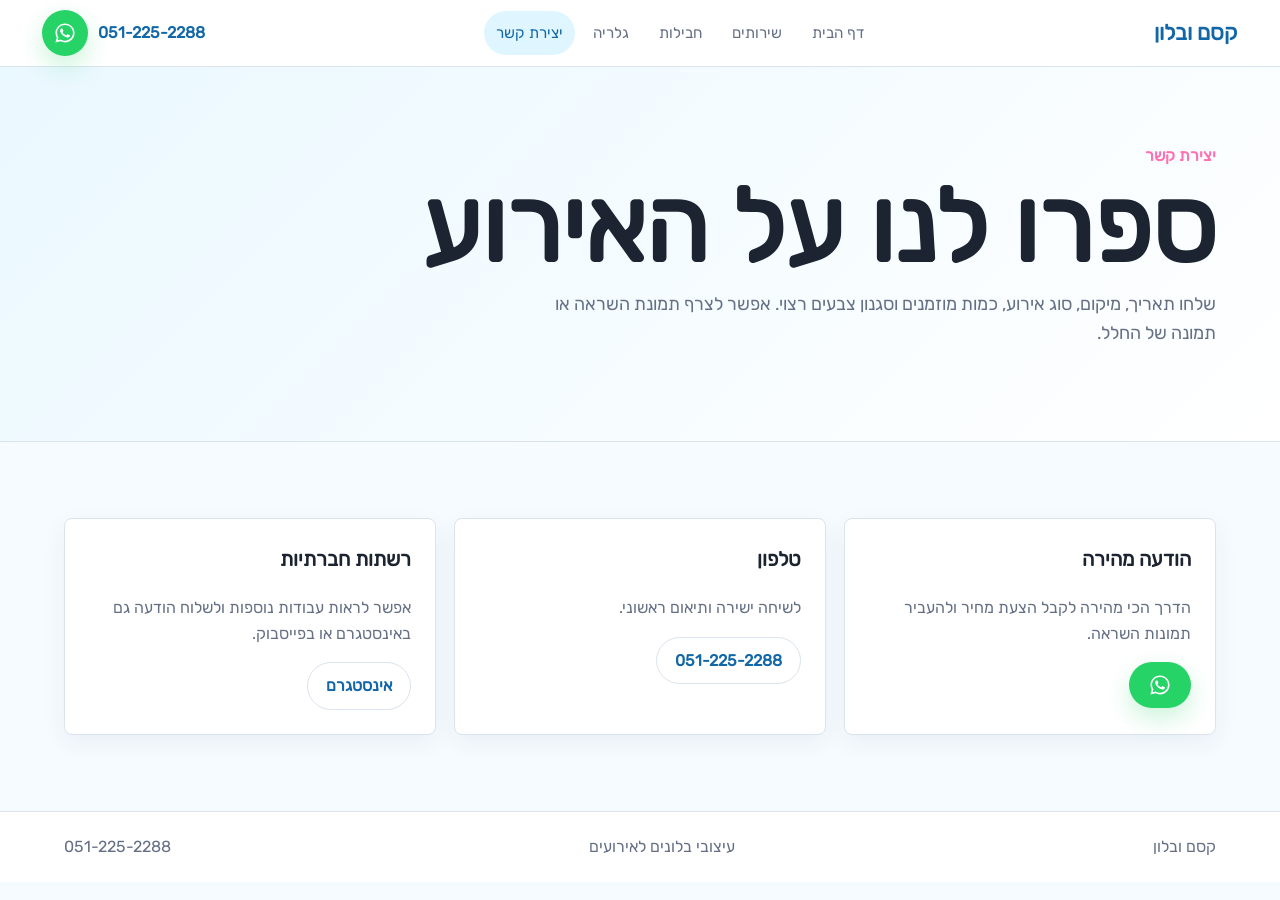
==== contact/index.html @ b21c2a52 "Use WhatsApp logo buttons" ====
<!doctype html>
<html lang="he-IL" dir="rtl">
<head>
  <meta charset="utf-8">
  <meta name="viewport" content="width=device-width, initial-scale=1">
  <title>צור קשר | קסם ובלון</title>
  <meta name="description" content="יצירת קשר עם קסם ובלון להזמנת עיצובי בלונים לאירועים, בתים ועסקים.">
  <link rel="stylesheet" href="/style.css">
</head>
<body>
  <header class="site-header">
    <a class="brand text-brand" href="/" aria-label="קסם ובלון">קסם ובלון</a>
    <nav class="main-nav" aria-label="ניווט ראשי">
      <a href="/">דף הבית</a>
      <a href="/services/">שירותים</a>
      <a href="/Service_categories/event-packages.html">חבילות</a>
      <a href="/gallery/">גלריה</a>
      <a class="active" href="/contact/">יצירת קשר</a>
    </nav>
    <div class="header-actions">
      <a class="phone-link" href="tel:0512252288">051-225-2288</a>
      <a class="primary-action whatsapp-action" href="https://wa.me/972512252288" target="_blank" rel="noopener"><span class="wa-icon" aria-hidden="true"><svg viewBox="0 0 32 32" role="img"><path d="M16.02 3.2c-7.02 0-12.73 5.66-12.73 12.63 0 2.23.59 4.42 1.72 6.35L3.2 28.8l6.82-1.78a12.8 12.8 0 0 0 6 1.52c7.02 0 12.73-5.66 12.73-12.63S23.04 3.2 16.02 3.2Zm0 23.21c-1.9 0-3.76-.51-5.38-1.47l-.39-.23-4.04 1.06 1.08-3.91-.26-.4a10.45 10.45 0 0 1-1.61-5.63c0-5.79 4.76-10.5 10.6-10.5 5.85 0 10.61 4.71 10.61 10.5s-4.76 10.58-10.61 10.58Zm5.82-7.86c-.32-.16-1.89-.93-2.18-1.04-.29-.1-.5-.16-.72.16-.21.32-.82 1.04-1.01 1.25-.19.21-.37.24-.69.08-.32-.16-1.35-.49-2.57-1.58-.95-.84-1.59-1.88-1.78-2.2-.19-.32-.02-.49.14-.65.15-.15.32-.37.48-.56.16-.19.21-.32.32-.53.11-.21.05-.4-.03-.56-.08-.16-.72-1.72-.98-2.36-.26-.62-.52-.54-.72-.55h-.61c-.21 0-.56.08-.85.4-.29.32-1.12 1.09-1.12 2.65s1.15 3.08 1.31 3.29c.16.21 2.27 3.43 5.5 4.81.77.33 1.37.53 1.84.68.77.24 1.47.21 2.03.13.62-.09 1.89-.77 2.16-1.51.27-.74.27-1.38.19-1.51-.08-.13-.29-.21-.61-.37Z"/></svg></span><span class="sr-only">שליחת הודעה</span></a>
    </div>
  </header>

  <main>
    <section class="page-hero">
      <p class="eyebrow">יצירת קשר</p>
      <h1>ספרו לנו על האירוע</h1>
      <p class="hero-text">שלחו תאריך, מיקום, סוג אירוע, כמות מוזמנים וסגנון צבעים רצוי. אפשר לצרף תמונת השראה או תמונה של החלל.</p>
    </section>

    <section class="section">
      <div class="service-grid">
        <article class="info-card">
          <h3>הודעה מהירה</h3>
          <p>הדרך הכי מהירה לקבל הצעת מחיר ולהעביר תמונות השראה.</p>
          <a class="primary-action whatsapp-action" href="https://wa.me/972512252288" target="_blank" rel="noopener"><span class="wa-icon" aria-hidden="true"><svg viewBox="0 0 32 32" role="img"><path d="M16.02 3.2c-7.02 0-12.73 5.66-12.73 12.63 0 2.23.59 4.42 1.72 6.35L3.2 28.8l6.82-1.78a12.8 12.8 0 0 0 6 1.52c7.02 0 12.73-5.66 12.73-12.63S23.04 3.2 16.02 3.2Zm0 23.21c-1.9 0-3.76-.51-5.38-1.47l-.39-.23-4.04 1.06 1.08-3.91-.26-.4a10.45 10.45 0 0 1-1.61-5.63c0-5.79 4.76-10.5 10.6-10.5 5.85 0 10.61 4.71 10.61 10.5s-4.76 10.58-10.61 10.58Zm5.82-7.86c-.32-.16-1.89-.93-2.18-1.04-.29-.1-.5-.16-.72.16-.21.32-.82 1.04-1.01 1.25-.19.21-.37.24-.69.08-.32-.16-1.35-.49-2.57-1.58-.95-.84-1.59-1.88-1.78-2.2-.19-.32-.02-.49.14-.65.15-.15.32-.37.48-.56.16-.19.21-.32.32-.53.11-.21.05-.4-.03-.56-.08-.16-.72-1.72-.98-2.36-.26-.62-.52-.54-.72-.55h-.61c-.21 0-.56.08-.85.4-.29.32-1.12 1.09-1.12 2.65s1.15 3.08 1.31 3.29c.16.21 2.27 3.43 5.5 4.81.77.33 1.37.53 1.84.68.77.24 1.47.21 2.03.13.62-.09 1.89-.77 2.16-1.51.27-.74.27-1.38.19-1.51-.08-.13-.29-.21-.61-.37Z"/></svg></span><span class="sr-only">שליחת הודעה</span></a>
        </article>
        <article class="info-card">
          <h3>טלפון</h3>
          <p>לשיחה ישירה ותיאום ראשוני.</p>
          <a class="secondary-action" href="tel:0512252288">051-225-2288</a>
        </article>
        <article class="info-card">
          <h3>רשתות חברתיות</h3>
          <p>אפשר לראות עבודות נוספות ולשלוח הודעה גם באינסטגרם או בפייסבוק.</p>
          <a class="secondary-action" href="https://www.instagram.com/balloonvkesem?igsh=MWd4aHVtZXFpemlvcg==" target="_blank" rel="noopener">אינסטגרם</a>
        </article>
      </div>
    </section>
  </main>

  <footer class="site-footer">
    <span>קסם ובלון</span>
    <span>עיצובי בלונים לאירועים</span>
    <span>051-225-2288</span>
  </footer>
</body>
</html>
---- style.css ----
@font-face {
  font-family: "Rubik";
  src: url("Fonts/Rubik-Regular.ttf") format("truetype");
  font-weight: 400;
  font-style: normal;
}

:root {
  --ink: #1c2331;
  --muted: #657085;
  --line: #dbe3ee;
  --sky: #dff5ff;
  --blue: #2386d1;
  --blue-dark: #1167a8;
  --pink: #ff6fb1;
  --yellow: #ffd166;
  --green: #47c28b;
  --paper: #ffffff;
  --soft: #f6fbff;
  --shadow: 0 18px 45px rgba(24, 55, 88, 0.14);
}

* {
  box-sizing: border-box;
}

html {
  scroll-behavior: smooth;
}

body {
  margin: 0;
  direction: rtl;
  font-family: "Rubik", Arial, sans-serif;
  color: var(--ink);
  background: var(--soft);
  line-height: 1.6;
}

img {
  display: block;
  max-width: 100%;
}

a {
  color: inherit;
  text-decoration: none;
}

.sr-only {
  position: absolute;
  width: 1px;
  height: 1px;
  padding: 0;
  margin: -1px;
  overflow: hidden;
  clip: rect(0, 0, 0, 0);
  white-space: nowrap;
  border: 0;
}

.site-header {
  position: sticky;
  top: 0;
  z-index: 30;
  display: grid;
  grid-template-columns: auto 1fr auto;
  align-items: center;
  gap: 18px;
  padding: 10px clamp(16px, 4vw, 42px);
  background: rgba(255, 255, 255, 0.94);
  border-bottom: 1px solid var(--line);
  backdrop-filter: blur(14px);
}

.text-brand {
  display: inline-flex;
  align-items: center;
  min-height: 42px;
  color: var(--blue-dark);
  font-size: 1.35rem;
  font-weight: 900;
  white-space: nowrap;
}

.main-nav {
  display: flex;
  justify-content: center;
  gap: 6px;
  flex-wrap: wrap;
}

.main-nav a {
  padding: 10px 12px;
  border-radius: 999px;
  color: var(--muted);
  font-size: 0.95rem;
}

.main-nav a:hover,
.main-nav a.active {
  color: var(--blue-dark);
  background: var(--sky);
}

.header-actions,
.hero-actions,
.contact-actions {
  display: flex;
  align-items: center;
  gap: 10px;
  flex-wrap: wrap;
}

.phone-link {
  color: var(--blue-dark);
  font-weight: 700;
}

.primary-action,
.secondary-action {
  display: inline-flex;
  justify-content: center;
  align-items: center;
  min-height: 42px;
  padding: 10px 18px;
  border-radius: 999px;
  font-weight: 700;
  border: 1px solid transparent;
}

.primary-action {
  color: #fff;
  background: var(--blue);
  box-shadow: 0 10px 24px rgba(35, 134, 209, 0.22);
}

.primary-action:hover {
  background: var(--blue-dark);
}

.whatsapp-action {
  gap: 8px;
  background: #25d366;
  box-shadow: 0 10px 24px rgba(37, 211, 102, 0.24);
}

.whatsapp-action:hover {
  background: #1ebe5d;
}

.header-actions .whatsapp-action {
  width: 46px;
  min-width: 46px;
  height: 46px;
  padding: 0;
  border-radius: 50%;
}

.wa-icon {
  display: inline-flex;
  align-items: center;
  justify-content: center;
  width: 24px;
  height: 24px;
  flex: 0 0 auto;
}

.wa-icon svg {
  width: 100%;
  height: 100%;
  fill: currentColor;
}

.secondary-action {
  color: var(--blue-dark);
  background: #fff;
  border-color: var(--line);
}

.large {
  min-height: 48px;
  padding-inline: 24px;
}

.hero {
  display: grid;
  grid-template-columns: minmax(380px, 0.92fr) minmax(0, 1.08fr);
  gap: clamp(24px, 5vw, 60px);
  align-items: center;
  padding: clamp(38px, 6vw, 86px) clamp(16px, 5vw, 70px) 46px;
  background:
    linear-gradient(90deg, rgba(255, 255, 255, 0.78), rgba(255, 255, 255, 0.18)),
    radial-gradient(circle at 18% 18%, rgba(255, 111, 177, 0.13), transparent 28%),
    radial-gradient(circle at 86% 26%, rgba(255, 209, 102, 0.16), transparent 28%),
    linear-gradient(135deg, #f8fdff, #e4f7ff);
}

.hero-content {
  max-width: 680px;
}

.hero-media {
  min-height: 510px;
  border-radius: 8px;
  overflow: hidden;
  box-shadow: var(--shadow);
}

.hero-media img {
  width: 100%;
  height: 100%;
  min-height: 510px;
  object-fit: cover;
}

.eyebrow {
  margin: 0 0 10px;
  color: var(--pink);
  font-weight: 800;
}

h1,
h2,
h3,
p {
  margin-top: 0;
}

h1 {
  margin-bottom: 14px;
  font-size: clamp(3.2rem, 8vw, 6.5rem);
  line-height: 0.95;
  letter-spacing: 0;
}

h2 {
  font-size: clamp(2rem, 4vw, 3.25rem);
  line-height: 1.1;
}

h3 {
  font-size: 1.25rem;
}

.hero-text,
.page-intro p,
.section-heading p {
  color: var(--muted);
  font-size: 1.12rem;
  max-width: 700px;
}

.hero-facts {
  display: grid;
  grid-template-columns: repeat(2, minmax(0, 1fr));
  gap: 12px;
  margin: 26px 0 0;
}

.hero-facts div {
  padding: 18px;
  background: rgba(255, 255, 255, 0.74);
  border: 1px solid rgba(219, 227, 238, 0.86);
  border-radius: 8px;
}

.hero-facts dt {
  color: var(--blue-dark);
  font-weight: 800;
}

.hero-facts dd {
  margin: 4px 0 0;
  color: var(--muted);
}

.quick-strip {
  display: grid;
  grid-template-columns: repeat(3, 1fr);
  gap: 1px;
  max-width: 1120px;
  margin: -10px auto 0;
  padding: 0 16px;
}

.quick-strip div {
  background: #fff;
  padding: 22px;
  border: 1px solid var(--line);
}

.quick-strip strong,
.quick-strip span {
  display: block;
}

.quick-strip span {
  color: var(--muted);
  font-size: 0.95rem;
}

.page-hero,
.section,
.contact-section {
  padding: clamp(42px, 6vw, 76px) clamp(16px, 5vw, 70px);
}

.page-hero {
  background: linear-gradient(135deg, #eaf8ff, #fff);
  border-bottom: 1px solid var(--line);
}

.section-heading {
  max-width: 920px;
  margin-bottom: 26px;
}

.intro-section {
  background: #fff;
}

.process-grid {
  display: grid;
  grid-template-columns: repeat(3, minmax(0, 1fr));
  gap: 18px;
}

.process-card {
  position: relative;
  padding: 26px;
  background: linear-gradient(180deg, #ffffff, #f8fcff);
  border: 1px solid var(--line);
  border-radius: 8px;
  box-shadow: 0 8px 24px rgba(24, 55, 88, 0.06);
}

.process-card span {
  display: inline-flex;
  align-items: center;
  justify-content: center;
  width: 44px;
  height: 44px;
  margin-bottom: 18px;
  border-radius: 50%;
  color: #fff;
  background: var(--blue);
  font-weight: 800;
}

.process-card p {
  color: var(--muted);
}

.muted {
  background: #fff;
  border-block: 1px solid var(--line);
}

.service-grid,
.package-grid {
  display: grid;
  grid-template-columns: repeat(3, minmax(0, 1fr));
  gap: 18px;
}

.service-card,
.package-card,
.info-card {
  background: var(--paper);
  border: 1px solid var(--line);
  border-radius: 8px;
  padding: 24px;
  box-shadow: 0 8px 24px rgba(24, 55, 88, 0.06);
}

.service-card:hover,
.package-card:hover,
.info-card:hover {
  transform: translateY(-2px);
  box-shadow: 0 14px 32px rgba(24, 55, 88, 0.1);
}

.service-card p,
.package-card p,
.info-card p {
  color: var(--muted);
}

.price {
  color: var(--blue-dark) !important;
  font-size: 1.7rem;
  font-weight: 800;
}

.gallery-grid {
  display: grid;
  grid-template-columns: repeat(4, minmax(0, 1fr));
  gap: 14px;
}

.gallery-preview .gallery-grid {
  grid-template-columns: repeat(4, minmax(0, 1fr));
}

.gallery-card {
  position: relative;
  overflow: hidden;
  aspect-ratio: 4 / 5;
  border-radius: 8px;
  background: #e9eef5;
  box-shadow: 0 8px 24px rgba(24, 55, 88, 0.08);
}

.gallery-card img {
  width: 100%;
  height: 100%;
  object-fit: cover;
  transition: transform 0.25s ease;
}

.gallery-card:hover img {
  transform: scale(1.04);
}

.contact-section {
  display: grid;
  grid-template-columns: 1fr auto;
  gap: 24px;
  align-items: center;
  background: var(--ink);
  color: #fff;
}

.contact-section p {
  color: rgba(255, 255, 255, 0.76);
}

.site-footer {
  display: flex;
  justify-content: space-between;
  gap: 14px;
  flex-wrap: wrap;
  padding: 22px clamp(16px, 5vw, 70px);
  color: var(--muted);
  background: #fff;
  border-top: 1px solid var(--line);
}

.modal {
  position: fixed;
  inset: 0;
  z-index: 50;
  display: none;
  align-items: center;
  justify-content: center;
  padding: 28px;
  background: rgba(5, 12, 20, 0.88);
}

.modal.is-open {
  display: flex;
}

.modal img {
  max-width: min(92vw, 980px);
  max-height: 88vh;
  border-radius: 8px;
}

.modal-close,
.modal-nav {
  position: absolute;
  border: 0;
  color: #fff;
  background: rgba(255, 255, 255, 0.14);
  cursor: pointer;
}

.modal-close {
  top: 18px;
  left: 18px;
  width: 46px;
  height: 46px;
  border-radius: 50%;
  font-size: 2rem;
}

.modal-nav {
  top: 50%;
  width: 52px;
  height: 70px;
  transform: translateY(-50%);
  border-radius: 8px;
  font-size: 3rem;
}

.modal-nav.prev {
  right: 18px;
}

.modal-nav.next {
  left: 18px;
}

@media (max-width: 920px) {
  .site-header {
    grid-template-columns: 1fr;
    justify-items: center;
  }

  .hero {
    grid-template-columns: 1fr;
  }

  .hero-media,
  .hero-media img {
    min-height: 320px;
  }

  .quick-strip,
  .service-grid,
  .package-grid,
  .process-grid {
    grid-template-columns: 1fr;
  }

  .hero-facts {
    grid-template-columns: 1fr;
  }

  .gallery-grid {
    grid-template-columns: repeat(2, minmax(0, 1fr));
  }

  .contact-section {
    grid-template-columns: 1fr;
  }
}

@media (max-width: 560px) {
  .main-nav {
    overflow-x: auto;
    justify-content: flex-start;
    width: 100%;
    padding-bottom: 2px;
  }

  .header-actions,
  .hero-actions,
  .contact-actions {
    width: 100%;
  }

  .primary-action,
  .secondary-action,
  .phone-link {
    flex: 1;
    text-align: center;
  }

  .gallery-grid {
    grid-template-columns: 1fr;
  }
}
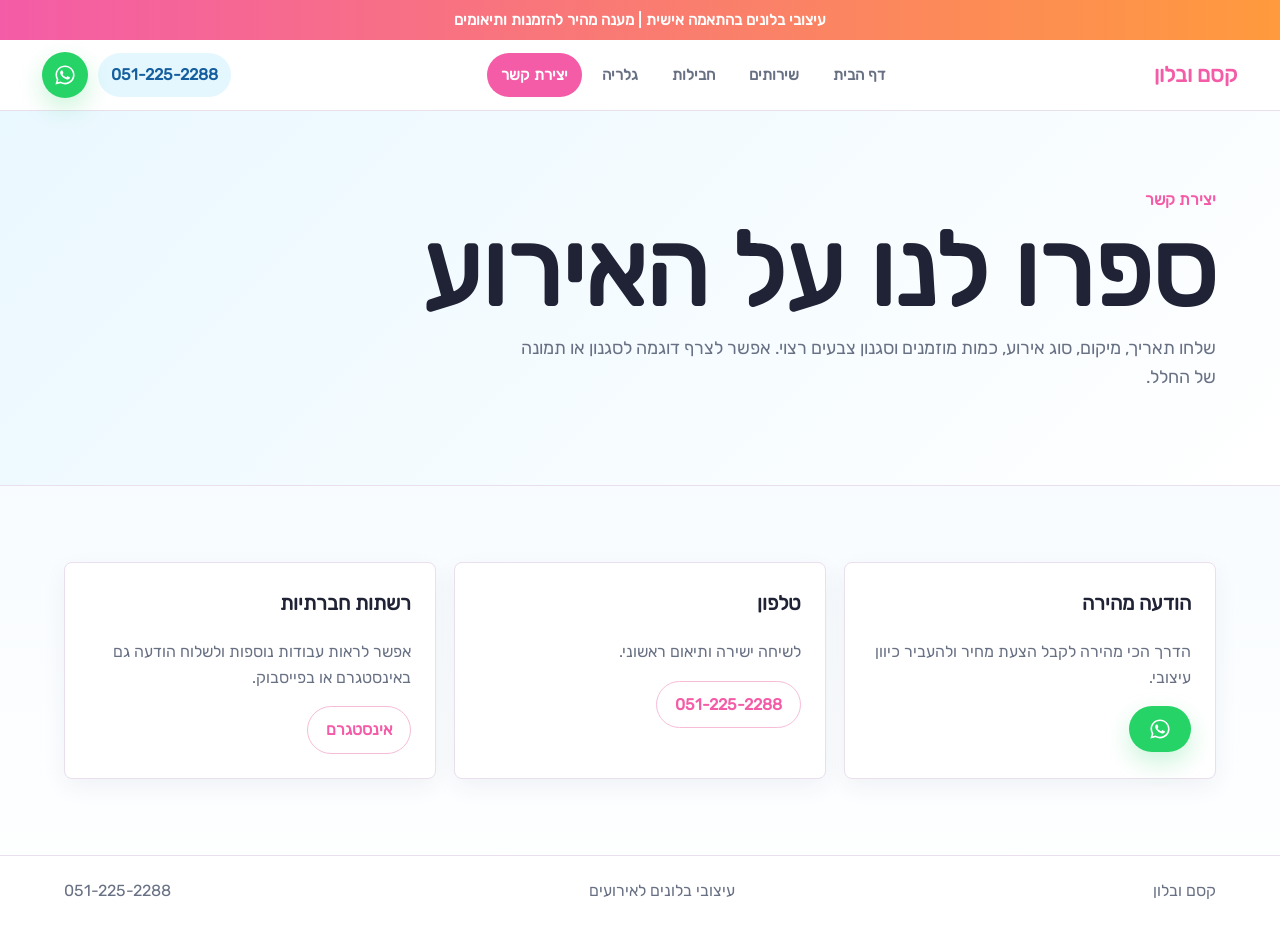
==== commit 7be4b795: "Polish theme and wording" ====
--- a/contact/index.html
+++ b/contact/index.html
@@ -8,6 +8,7 @@
   <link rel="stylesheet" href="/style.css">
 </head>
 <body>
+  <div class="top-strip">עיצובי בלונים בהתאמה אישית | מענה מהיר להזמנות ותיאומים</div>
   <header class="site-header">
     <a class="brand text-brand" href="/" aria-label="קסם ובלון">קסם ובלון</a>
     <nav class="main-nav" aria-label="ניווט ראשי">
@@ -27,14 +28,14 @@
     <section class="page-hero">
       <p class="eyebrow">יצירת קשר</p>
       <h1>ספרו לנו על האירוע</h1>
-      <p class="hero-text">שלחו תאריך, מיקום, סוג אירוע, כמות מוזמנים וסגנון צבעים רצוי. אפשר לצרף תמונת השראה או תמונה של החלל.</p>
+      <p class="hero-text">שלחו תאריך, מיקום, סוג אירוע, כמות מוזמנים וסגנון צבעים רצוי. אפשר לצרף דוגמה לסגנון או תמונה של החלל.</p>
     </section>
 
     <section class="section">
       <div class="service-grid">
         <article class="info-card">
           <h3>הודעה מהירה</h3>
-          <p>הדרך הכי מהירה לקבל הצעת מחיר ולהעביר תמונות השראה.</p>
+          <p>הדרך הכי מהירה לקבל הצעת מחיר ולהעביר כיוון עיצובי.</p>
           <a class="primary-action whatsapp-action" href="https://wa.me/972512252288" target="_blank" rel="noopener"><span class="wa-icon" aria-hidden="true"><svg viewBox="0 0 32 32" role="img"><path d="M16.02 3.2c-7.02 0-12.73 5.66-12.73 12.63 0 2.23.59 4.42 1.72 6.35L3.2 28.8l6.82-1.78a12.8 12.8 0 0 0 6 1.52c7.02 0 12.73-5.66 12.73-12.63S23.04 3.2 16.02 3.2Zm0 23.21c-1.9 0-3.76-.51-5.38-1.47l-.39-.23-4.04 1.06 1.08-3.91-.26-.4a10.45 10.45 0 0 1-1.61-5.63c0-5.79 4.76-10.5 10.6-10.5 5.85 0 10.61 4.71 10.61 10.5s-4.76 10.58-10.61 10.58Zm5.82-7.86c-.32-.16-1.89-.93-2.18-1.04-.29-.1-.5-.16-.72.16-.21.32-.82 1.04-1.01 1.25-.19.21-.37.24-.69.08-.32-.16-1.35-.49-2.57-1.58-.95-.84-1.59-1.88-1.78-2.2-.19-.32-.02-.49.14-.65.15-.15.32-.37.48-.56.16-.19.21-.32.32-.53.11-.21.05-.4-.03-.56-.08-.16-.72-1.72-.98-2.36-.26-.62-.52-.54-.72-.55h-.61c-.21 0-.56.08-.85.4-.29.32-1.12 1.09-1.12 2.65s1.15 3.08 1.31 3.29c.16.21 2.27 3.43 5.5 4.81.77.33 1.37.53 1.84.68.77.24 1.47.21 2.03.13.62-.09 1.89-.77 2.16-1.51.27-.74.27-1.38.19-1.51-.08-.13-.29-.21-.61-.37Z"/></svg></span><span class="sr-only">שליחת הודעה</span></a>
         </article>
         <article class="info-card">
--- a/style.css
+++ b/style.css
@@ -6,18 +6,19 @@
 }
 
 :root {
-  --ink: #1c2331;
-  --muted: #657085;
-  --line: #dbe3ee;
-  --sky: #dff5ff;
-  --blue: #2386d1;
-  --blue-dark: #1167a8;
-  --pink: #ff6fb1;
+  --ink: #202235;
+  --muted: #687083;
+  --line: #eadfed;
+  --sky: #e4f7ff;
+  --blue: #1f8bd2;
+  --blue-dark: #155f9e;
+  --pink: #f45ca7;
+  --pink-soft: #ffe7f2;
   --yellow: #ffd166;
   --green: #47c28b;
   --paper: #ffffff;
-  --soft: #f6fbff;
-  --shadow: 0 18px 45px rgba(24, 55, 88, 0.14);
+  --soft: #fff8fb;
+  --shadow: 0 18px 45px rgba(65, 32, 79, 0.14);
 }
 
 * {
@@ -33,7 +34,8 @@
   direction: rtl;
   font-family: "Rubik", Arial, sans-serif;
   color: var(--ink);
-  background: var(--soft);
+  background:
+    linear-gradient(180deg, #fff8fb 0%, #f6fbff 42%, #ffffff 100%);
   line-height: 1.6;
 }
 
@@ -59,6 +61,15 @@
   border: 0;
 }
 
+.top-strip {
+  padding: 8px 16px;
+  color: #fff;
+  background: linear-gradient(90deg, var(--pink), #ff9a3d);
+  text-align: center;
+  font-size: 0.94rem;
+  font-weight: 800;
+}
+
 .site-header {
   position: sticky;
   top: 0;
@@ -67,8 +78,8 @@
   grid-template-columns: auto 1fr auto;
   align-items: center;
   gap: 18px;
-  padding: 10px clamp(16px, 4vw, 42px);
-  background: rgba(255, 255, 255, 0.94);
+  padding: 12px clamp(16px, 4vw, 42px);
+  background: rgba(255, 255, 255, 0.96);
   border-bottom: 1px solid var(--line);
   backdrop-filter: blur(14px);
 }
@@ -77,7 +88,7 @@
   display: inline-flex;
   align-items: center;
   min-height: 42px;
-  color: var(--blue-dark);
+  color: var(--pink);
   font-size: 1.35rem;
   font-weight: 900;
   white-space: nowrap;
@@ -91,16 +102,17 @@
 }
 
 .main-nav a {
-  padding: 10px 12px;
+  padding: 10px 14px;
   border-radius: 999px;
   color: var(--muted);
   font-size: 0.95rem;
+  font-weight: 800;
 }
 
 .main-nav a:hover,
 .main-nav a.active {
-  color: var(--blue-dark);
-  background: var(--sky);
+  color: #fff;
+  background: var(--pink);
 }
 
 .header-actions,
@@ -115,6 +127,9 @@
 .phone-link {
   color: var(--blue-dark);
   font-weight: 700;
+  padding: 9px 13px;
+  border-radius: 999px;
+  background: var(--sky);
 }
 
 .primary-action,
@@ -131,12 +146,12 @@
 
 .primary-action {
   color: #fff;
-  background: var(--blue);
-  box-shadow: 0 10px 24px rgba(35, 134, 209, 0.22);
+  background: var(--pink);
+  box-shadow: 0 10px 24px rgba(244, 92, 167, 0.23);
 }
 
 .primary-action:hover {
-  background: var(--blue-dark);
+  background: #dc438f;
 }
 
 .whatsapp-action {
@@ -173,9 +188,9 @@
 }
 
 .secondary-action {
-  color: var(--blue-dark);
+  color: var(--pink);
   background: #fff;
-  border-color: var(--line);
+  border-color: #f7bdd8;
 }
 
 .large {
@@ -185,15 +200,18 @@
 
 .hero {
   display: grid;
-  grid-template-columns: minmax(380px, 0.92fr) minmax(0, 1.08fr);
-  gap: clamp(24px, 5vw, 60px);
-  align-items: center;
-  padding: clamp(38px, 6vw, 86px) clamp(16px, 5vw, 70px) 46px;
+  grid-template-columns: minmax(300px, 0.78fr) minmax(0, 1fr);
+  gap: clamp(22px, 4vw, 46px);
+  align-items: center;
+  max-width: 1180px;
+  margin: 0 auto;
+  padding: clamp(28px, 4vw, 52px) clamp(16px, 5vw, 54px);
   background:
-    linear-gradient(90deg, rgba(255, 255, 255, 0.78), rgba(255, 255, 255, 0.18)),
-    radial-gradient(circle at 18% 18%, rgba(255, 111, 177, 0.13), transparent 28%),
-    radial-gradient(circle at 86% 26%, rgba(255, 209, 102, 0.16), transparent 28%),
-    linear-gradient(135deg, #f8fdff, #e4f7ff);
+    linear-gradient(135deg, rgba(255, 255, 255, 0.92), rgba(255, 231, 242, 0.56)),
+    linear-gradient(135deg, #fff, #e4f7ff);
+  border: 1px solid rgba(234, 223, 237, 0.9);
+  border-radius: 8px;
+  box-shadow: 0 18px 52px rgba(65, 32, 79, 0.1);
 }
 
 .hero-content {
@@ -201,17 +219,21 @@
 }
 
 .hero-media {
-  min-height: 510px;
+  width: min(100%, 360px);
+  min-height: 330px;
+  border: 8px solid #fff;
   border-radius: 8px;
   overflow: hidden;
   box-shadow: var(--shadow);
+  justify-self: center;
 }
 
 .hero-media img {
   width: 100%;
   height: 100%;
-  min-height: 510px;
+  min-height: 330px;
   object-fit: cover;
+  object-position: center center;
 }
 
 .eyebrow {
@@ -249,30 +271,6 @@
   color: var(--muted);
   font-size: 1.12rem;
   max-width: 700px;
-}
-
-.hero-facts {
-  display: grid;
-  grid-template-columns: repeat(2, minmax(0, 1fr));
-  gap: 12px;
-  margin: 26px 0 0;
-}
-
-.hero-facts div {
-  padding: 18px;
-  background: rgba(255, 255, 255, 0.74);
-  border: 1px solid rgba(219, 227, 238, 0.86);
-  border-radius: 8px;
-}
-
-.hero-facts dt {
-  color: var(--blue-dark);
-  font-weight: 800;
-}
-
-.hero-facts dd {
-  margin: 4px 0 0;
-  color: var(--muted);
 }
 
 .quick-strip {
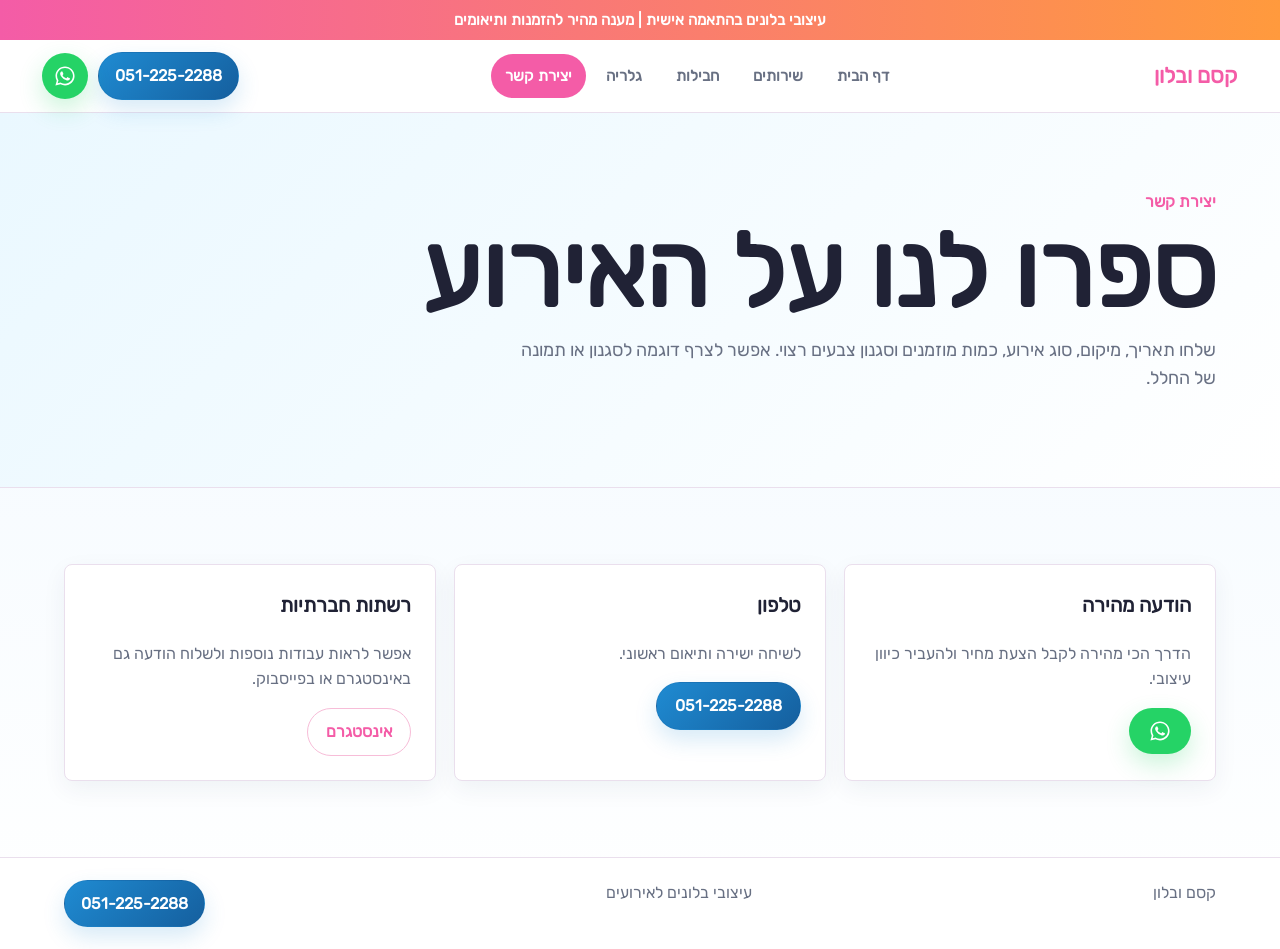
==== commit 556c44be: "Style phone links as buttons" ====
--- a/contact/index.html
+++ b/contact/index.html
@@ -41,7 +41,7 @@
         <article class="info-card">
           <h3>טלפון</h3>
           <p>לשיחה ישירה ותיאום ראשוני.</p>
-          <a class="secondary-action" href="tel:0512252288">051-225-2288</a>
+          <a class="phone-link secondary-action" href="tel:0512252288">051-225-2288</a>
         </article>
         <article class="info-card">
           <h3>רשתות חברתיות</h3>
@@ -55,7 +55,7 @@
   <footer class="site-footer">
     <span>קסם ובלון</span>
     <span>עיצובי בלונים לאירועים</span>
-    <span>051-225-2288</span>
+    <a class="phone-link footer-phone" href="tel:0512252288">051-225-2288</a>
   </footer>
 </body>
 </html>
--- a/style.css
+++ b/style.css
@@ -125,11 +125,24 @@
 }
 
 .phone-link {
-  color: var(--blue-dark);
+  display: inline-flex;
+  align-items: center;
+  justify-content: center;
+  min-height: 42px;
+  padding: 10px 16px;
+  color: #fff;
   font-weight: 700;
-  padding: 9px 13px;
   border-radius: 999px;
-  background: var(--sky);
+  background: linear-gradient(135deg, var(--blue), var(--blue-dark));
+  border: 1px solid rgba(21, 95, 158, 0.12);
+  box-shadow: 0 10px 22px rgba(31, 139, 210, 0.18);
+  transition: transform 0.2s ease, box-shadow 0.2s ease, filter 0.2s ease;
+}
+
+.phone-link:hover {
+  transform: translateY(-1px);
+  box-shadow: 0 12px 26px rgba(31, 139, 210, 0.24);
+  filter: brightness(1.02);
 }
 
 .primary-action,
@@ -191,6 +204,19 @@
   color: var(--pink);
   background: #fff;
   border-color: #f7bdd8;
+}
+
+.phone-link.secondary-action {
+  color: #fff;
+  background: linear-gradient(135deg, var(--blue), var(--blue-dark));
+  border-color: rgba(21, 95, 158, 0.12);
+  box-shadow: 0 10px 22px rgba(31, 139, 210, 0.18);
+}
+
+.phone-link.secondary-action:hover {
+  transform: translateY(-1px);
+  box-shadow: 0 12px 26px rgba(31, 139, 210, 0.24);
+  filter: brightness(1.02);
 }
 
 .large {
@@ -445,6 +471,13 @@
   border-top: 1px solid var(--line);
 }
 
+.footer-phone {
+  color: #fff;
+  background: linear-gradient(135deg, var(--blue), var(--blue-dark));
+  border: 1px solid rgba(21, 95, 158, 0.12);
+  box-shadow: 0 10px 22px rgba(31, 139, 210, 0.18);
+}
+
 .modal {
   position: fixed;
   inset: 0;
@@ -557,6 +590,10 @@
     text-align: center;
   }
 
+  .phone-link {
+    min-width: 0;
+  }
+
   .gallery-grid {
     grid-template-columns: 1fr;
   }
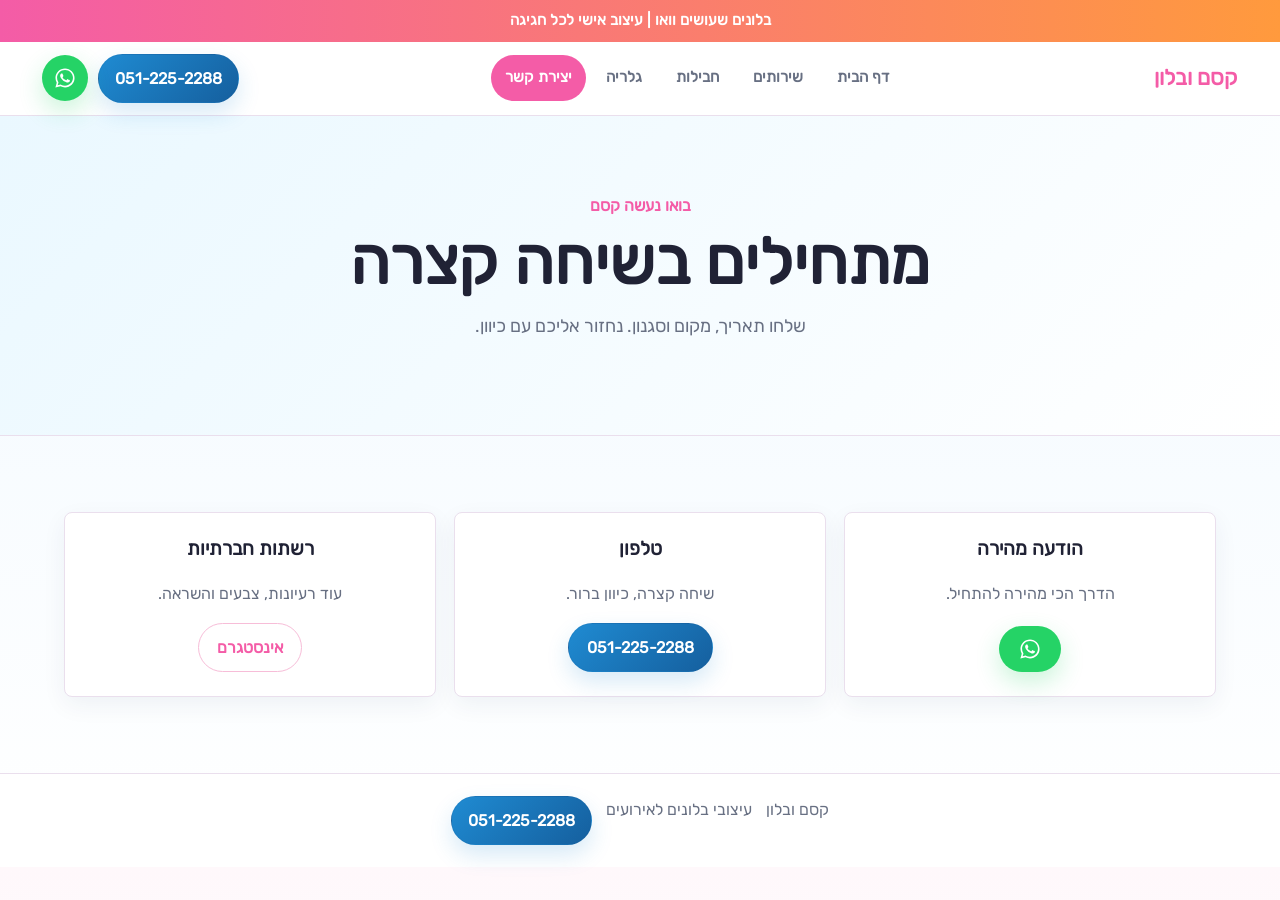
==== commit 751d4420: "Tighten copy and visual hierarchy" ====
--- a/contact/index.html
+++ b/contact/index.html
@@ -8,7 +8,7 @@
   <link rel="stylesheet" href="/style.css">
 </head>
 <body>
-  <div class="top-strip">עיצובי בלונים בהתאמה אישית | מענה מהיר להזמנות ותיאומים</div>
+  <div class="top-strip">בלונים שעושים וואו | עיצוב אישי לכל חגיגה</div>
   <header class="site-header">
     <a class="brand text-brand" href="/" aria-label="קסם ובלון">קסם ובלון</a>
     <nav class="main-nav" aria-label="ניווט ראשי">
@@ -26,26 +26,26 @@
 
   <main>
     <section class="page-hero">
-      <p class="eyebrow">יצירת קשר</p>
-      <h1>ספרו לנו על האירוע</h1>
-      <p class="hero-text">שלחו תאריך, מיקום, סוג אירוע, כמות מוזמנים וסגנון צבעים רצוי. אפשר לצרף דוגמה לסגנון או תמונה של החלל.</p>
+      <p class="eyebrow">בואו נעשה קסם</p>
+      <h1>מתחילים בשיחה קצרה</h1>
+      <p class="hero-text">שלחו תאריך, מקום וסגנון. נחזור אליכם עם כיוון.</p>
     </section>
 
     <section class="section">
       <div class="service-grid">
         <article class="info-card">
           <h3>הודעה מהירה</h3>
-          <p>הדרך הכי מהירה לקבל הצעת מחיר ולהעביר כיוון עיצובי.</p>
+          <p>הדרך הכי מהירה להתחיל.</p>
           <a class="primary-action whatsapp-action" href="https://wa.me/972512252288" target="_blank" rel="noopener"><span class="wa-icon" aria-hidden="true"><svg viewBox="0 0 32 32" role="img"><path d="M16.02 3.2c-7.02 0-12.73 5.66-12.73 12.63 0 2.23.59 4.42 1.72 6.35L3.2 28.8l6.82-1.78a12.8 12.8 0 0 0 6 1.52c7.02 0 12.73-5.66 12.73-12.63S23.04 3.2 16.02 3.2Zm0 23.21c-1.9 0-3.76-.51-5.38-1.47l-.39-.23-4.04 1.06 1.08-3.91-.26-.4a10.45 10.45 0 0 1-1.61-5.63c0-5.79 4.76-10.5 10.6-10.5 5.85 0 10.61 4.71 10.61 10.5s-4.76 10.58-10.61 10.58Zm5.82-7.86c-.32-.16-1.89-.93-2.18-1.04-.29-.1-.5-.16-.72.16-.21.32-.82 1.04-1.01 1.25-.19.21-.37.24-.69.08-.32-.16-1.35-.49-2.57-1.58-.95-.84-1.59-1.88-1.78-2.2-.19-.32-.02-.49.14-.65.15-.15.32-.37.48-.56.16-.19.21-.32.32-.53.11-.21.05-.4-.03-.56-.08-.16-.72-1.72-.98-2.36-.26-.62-.52-.54-.72-.55h-.61c-.21 0-.56.08-.85.4-.29.32-1.12 1.09-1.12 2.65s1.15 3.08 1.31 3.29c.16.21 2.27 3.43 5.5 4.81.77.33 1.37.53 1.84.68.77.24 1.47.21 2.03.13.62-.09 1.89-.77 2.16-1.51.27-.74.27-1.38.19-1.51-.08-.13-.29-.21-.61-.37Z"/></svg></span><span class="sr-only">שליחת הודעה</span></a>
         </article>
         <article class="info-card">
           <h3>טלפון</h3>
-          <p>לשיחה ישירה ותיאום ראשוני.</p>
+          <p>שיחה קצרה, כיוון ברור.</p>
           <a class="phone-link secondary-action" href="tel:0512252288">051-225-2288</a>
         </article>
         <article class="info-card">
           <h3>רשתות חברתיות</h3>
-          <p>אפשר לראות עבודות נוספות ולשלוח הודעה גם באינסטגרם או בפייסבוק.</p>
+          <p>עוד רעיונות, צבעים והשראה.</p>
           <a class="secondary-action" href="https://www.instagram.com/balloonvkesem?igsh=MWd4aHVtZXFpemlvcg==" target="_blank" rel="noopener">אינסטגרם</a>
         </article>
       </div>
--- a/style.css
+++ b/style.css
@@ -3,6 +3,7 @@
   src: url("Fonts/Rubik-Regular.ttf") format("truetype");
   font-weight: 400;
   font-style: normal;
+  font-display: swap;
 }
 
 :root {
@@ -36,7 +37,7 @@
   color: var(--ink);
   background:
     linear-gradient(180deg, #fff8fb 0%, #f6fbff 42%, #ffffff 100%);
-  line-height: 1.6;
+  line-height: 1.7;
 }
 
 img {
@@ -275,20 +276,39 @@
   margin-top: 0;
 }
 
+main {
+  text-align: center;
+}
+
+h1,
+h2,
+h3,
+p {
+  text-align: center;
+}
+
+h1,
+h2,
+h3 {
+  margin-inline: auto;
+  text-wrap: balance;
+}
+
 h1 {
   margin-bottom: 14px;
-  font-size: clamp(3.2rem, 8vw, 6.5rem);
-  line-height: 0.95;
+  font-size: clamp(2.6rem, 5vw, 4.6rem);
+  line-height: 1.05;
   letter-spacing: 0;
 }
 
 h2 {
-  font-size: clamp(2rem, 4vw, 3.25rem);
-  line-height: 1.1;
+  font-size: clamp(1.8rem, 3vw, 2.65rem);
+  line-height: 1.15;
 }
 
 h3 {
-  font-size: 1.25rem;
+  font-size: 1.2rem;
+  line-height: 1.25;
 }
 
 .hero-text,
@@ -296,7 +316,31 @@
 .section-heading p {
   color: var(--muted);
   font-size: 1.12rem;
-  max-width: 700px;
+  max-width: 42rem;
+  margin-inline: auto;
+  line-height: 1.75;
+  text-wrap: pretty;
+}
+
+.hero-content,
+.page-hero,
+.section-heading,
+.process-card,
+.service-card,
+.info-card,
+.package-card {
+  text-align: center;
+}
+
+.hero-content {
+  display: flex;
+  flex-direction: column;
+  align-items: center;
+}
+
+.hero-actions,
+.contact-actions {
+  justify-content: center;
 }
 
 .quick-strip {
@@ -312,6 +356,7 @@
   background: #fff;
   padding: 22px;
   border: 1px solid var(--line);
+  text-align: center;
 }
 
 .quick-strip strong,
@@ -335,9 +380,15 @@
   border-bottom: 1px solid var(--line);
 }
 
+.page-hero h1,
+.page-hero .hero-text {
+  max-width: 52rem;
+  margin-inline: auto;
+}
+
 .section-heading {
   max-width: 920px;
-  margin-bottom: 26px;
+  margin: 0 auto 26px;
 }
 
 .intro-section {
@@ -365,7 +416,7 @@
   justify-content: center;
   width: 44px;
   height: 44px;
-  margin-bottom: 18px;
+  margin: 0 auto 18px;
   border-radius: 50%;
   color: #fff;
   background: var(--blue);
@@ -398,6 +449,50 @@
   box-shadow: 0 8px 24px rgba(24, 55, 88, 0.06);
 }
 
+.service-card,
+.info-card {
+  display: flex;
+  flex-direction: column;
+  align-items: center;
+}
+
+.service-card {
+  position: relative;
+  padding-top: 30px;
+}
+
+.service-card::before {
+  content: "";
+  width: 34px;
+  height: 42px;
+  margin-bottom: 16px;
+  border-radius: 50% 50% 48% 48% / 58% 58% 42% 42%;
+  background:
+    radial-gradient(circle at 32% 25%, rgba(255, 255, 255, 0.9) 0 12%, transparent 26%),
+    linear-gradient(135deg, var(--card-accent, #f45ca7), var(--card-accent-dark, #c73380));
+  box-shadow: inset -5px -7px 10px rgba(0, 0, 0, 0.1);
+}
+
+.service-card:nth-child(2) {
+  --card-accent: #3bb8f0;
+  --card-accent-dark: #1878c0;
+}
+
+.service-card:nth-child(3) {
+  --card-accent: #ffc94d;
+  --card-accent-dark: #ef8f3e;
+}
+
+.service-card:nth-child(4) {
+  --card-accent: #55cf91;
+  --card-accent-dark: #1d9e77;
+}
+
+.service-card:nth-child(5) {
+  --card-accent: #9a7cff;
+  --card-accent-dark: #5f49c7;
+}
+
 .service-card:hover,
 .package-card:hover,
 .info-card:hover {
@@ -409,12 +504,180 @@
 .package-card p,
 .info-card p {
   color: var(--muted);
+  max-width: 30ch;
+  margin-inline: auto;
+  line-height: 1.65;
+}
+
+.service-card .primary-action,
+.service-card .secondary-action,
+.info-card .primary-action,
+.info-card .secondary-action {
+  margin-top: auto;
 }
 
 .price {
   color: var(--blue-dark) !important;
   font-size: 1.7rem;
   font-weight: 800;
+}
+
+.package-grid {
+  grid-template-columns: repeat(4, minmax(0, 1fr));
+}
+
+.package-card {
+  position: relative;
+  overflow: hidden;
+  color: var(--ink);
+  border: 0;
+  min-height: 360px;
+  box-shadow: 0 12px 30px rgba(24, 55, 88, 0.1);
+  transition: transform 0.22s ease, box-shadow 0.22s ease, filter 0.22s ease;
+}
+
+.package-card:hover {
+  transform: translateY(-4px) rotate(-0.5deg);
+  box-shadow: 0 18px 38px rgba(24, 55, 88, 0.16);
+  filter: saturate(1.03);
+}
+
+.package-card::before {
+  content: "";
+  position: absolute;
+  inset: 0;
+  opacity: 0.12;
+  background: radial-gradient(circle at top right, rgba(255, 255, 255, 0.95), transparent 58%);
+  pointer-events: none;
+}
+
+.package-card__head,
+.package-bullets {
+  position: relative;
+  z-index: 1;
+}
+
+.package-card__head {
+  display: flex;
+  align-items: flex-start;
+  justify-content: space-between;
+  gap: 12px;
+  min-height: 104px;
+  margin: -24px -24px 18px;
+  padding: 26px 24px 22px;
+  background:
+    linear-gradient(180deg, rgba(255, 255, 255, 0.16), rgba(255, 255, 255, 0.04)),
+    rgba(255, 255, 255, 0.08);
+  backdrop-filter: blur(10px);
+  border-bottom: 1px solid rgba(255, 255, 255, 0.18);
+}
+
+.package-card h3 {
+  margin: 0;
+  color: #fff;
+  font-size: 1.65rem;
+  line-height: 1.08;
+}
+
+.package-card__head h3 {
+  margin-inline: auto;
+}
+
+.package-price {
+  display: inline-flex;
+  align-items: center;
+  justify-content: center;
+  min-width: 92px;
+  min-height: 44px;
+  padding: 0 14px;
+  color: #fff;
+  font-size: 1.15rem;
+  font-weight: 800;
+  border-radius: 14px;
+  background: rgba(255, 255, 255, 0.24);
+  border: 1px solid rgba(255, 255, 255, 0.22);
+  box-shadow: 0 10px 20px rgba(0, 0, 0, 0.1);
+  transform: rotate(4deg);
+}
+
+.package-bullets {
+  list-style: none;
+  margin: 0;
+  padding: 2px 2px 0;
+  display: grid;
+  gap: 10px;
+}
+
+.package-bullets li {
+  display: flex;
+  align-items: flex-start;
+  justify-content: center;
+  gap: 10px;
+  color: rgba(255, 255, 255, 0.95);
+  font-weight: 700;
+  text-align: center;
+  text-shadow: 0 1px 0 rgba(0, 0, 0, 0.08);
+}
+
+.package-bullets li::before {
+  content: "";
+  flex: 0 0 auto;
+  width: 16px;
+  height: 20px;
+  margin-top: 1px;
+  border-radius: 50% 50% 48% 48% / 60% 60% 40% 40%;
+  background:
+    radial-gradient(circle at 32% 24%, rgba(255, 255, 255, 0.96) 0 18%, rgba(255, 255, 255, 0) 20%),
+    linear-gradient(135deg, rgba(255, 255, 255, 0.98), rgba(255, 255, 255, 0.82));
+  border: 2px solid rgba(32, 34, 53, 0.12);
+  box-shadow:
+    inset -2px -4px 6px rgba(0, 0, 0, 0.08),
+    0 0 0 1px rgba(255, 255, 255, 0.18);
+  transform: rotate(-8deg);
+}
+
+.package-card--coral {
+  background: linear-gradient(160deg, #ff6b8b, #ff9f6e);
+}
+
+.package-card--coral .package-bullets li::before {
+  box-shadow:
+    inset -2px -4px 6px rgba(0, 0, 0, 0.08),
+    0 0 0 1px rgba(255, 255, 255, 0.18),
+    0 0 0 3px rgba(255, 79, 122, 0.18);
+}
+
+.package-card--blue {
+  background: linear-gradient(160deg, #46b5ff, #7d7bff);
+}
+
+.package-card--blue .package-bullets li::before {
+  box-shadow:
+    inset -2px -4px 6px rgba(0, 0, 0, 0.08),
+    0 0 0 1px rgba(255, 255, 255, 0.18),
+    0 0 0 3px rgba(47, 136, 255, 0.18);
+}
+
+.package-card--yellow {
+  background: linear-gradient(160deg, #ffc94d, #ff8f6a);
+}
+
+.package-card--yellow .package-bullets li::before {
+  box-shadow:
+    inset -2px -4px 6px rgba(0, 0, 0, 0.08),
+    0 0 0 1px rgba(255, 255, 255, 0.18),
+    0 0 0 3px rgba(255, 178, 62, 0.18);
+}
+
+.package-card--green {
+  background: linear-gradient(160deg, #53d48a, #22c1a5);
+}
+
+.package-card--green .package-bullets li::before {
+  box-shadow:
+    inset -2px -4px 6px rgba(0, 0, 0, 0.08),
+    0 0 0 1px rgba(255, 255, 255, 0.18),
+    0 0 0 3px rgba(46, 203, 134, 0.18);
 }
 
 .gallery-grid {
@@ -454,21 +717,206 @@
   align-items: center;
   background: var(--ink);
   color: #fff;
+  text-align: center;
 }
 
 .contact-section p {
   color: rgba(255, 255, 255, 0.76);
+  max-width: 42rem;
+  margin-inline: auto;
 }
 
 .site-footer {
   display: flex;
-  justify-content: space-between;
+  justify-content: center;
   gap: 14px;
   flex-wrap: wrap;
   padding: 22px clamp(16px, 5vw, 70px);
   color: var(--muted);
   background: #fff;
   border-top: 1px solid var(--line);
+  text-align: center;
+}
+
+.legal-bar {
+  display: flex;
+  justify-content: center;
+  gap: 10px;
+  flex-wrap: wrap;
+  padding: 14px 16px;
+  background: linear-gradient(90deg, #fff1f7, #eef9ff);
+  border-top: 1px solid var(--line);
+}
+
+.legal-bar a,
+.legal-bar button {
+  display: inline-flex;
+  align-items: center;
+  min-height: 38px;
+  padding: 8px 14px;
+  font: inherit;
+  color: var(--blue-dark);
+  font-size: 0.95rem;
+  font-weight: 800;
+  border-radius: 999px;
+  background: rgba(255, 255, 255, 0.78);
+  border: 1px solid rgba(21, 95, 158, 0.12);
+  box-shadow: 0 8px 18px rgba(24, 55, 88, 0.06);
+}
+
+.legal-bar button {
+  cursor: pointer;
+}
+
+.legal-bar a:hover,
+.legal-bar button:hover {
+  color: #fff;
+  background: linear-gradient(135deg, var(--blue), var(--blue-dark));
+}
+
+.legal-modal {
+  position: fixed;
+  inset: 0;
+  z-index: 60;
+  display: none;
+  align-items: center;
+  justify-content: center;
+  padding: 22px;
+  background: rgba(7, 12, 20, 0.76);
+}
+
+.legal-modal.is-open {
+  display: flex;
+}
+
+.legal-modal__panel {
+  position: relative;
+  width: min(760px, 100%);
+  max-height: min(88vh, 840px);
+  overflow: auto;
+  padding: 26px;
+  background: #fff;
+  border-radius: 8px;
+  box-shadow: 0 24px 60px rgba(0, 0, 0, 0.22);
+}
+
+.legal-modal__panel h2 {
+  margin-bottom: 18px;
+  font-size: clamp(1.7rem, 4vw, 2.5rem);
+}
+
+.legal-modal__body {
+  color: var(--ink);
+  text-align: center;
+}
+
+.legal-modal__body h3 {
+  margin: 18px 0 8px;
+  font-size: 1.15rem;
+}
+
+.legal-modal__body p,
+.legal-modal__body li {
+  color: var(--muted);
+}
+
+.legal-modal__body p {
+  max-width: 42rem;
+  margin-inline: auto;
+  text-wrap: pretty;
+}
+
+.legal-modal__body ul {
+  max-width: 34rem;
+  margin: 0 auto 16px;
+  padding: 0;
+  list-style-position: inside;
+  text-align: center;
+}
+
+.legal-modal__close {
+  position: sticky;
+  top: 0;
+  left: 0;
+  float: left;
+  width: 42px;
+  height: 42px;
+  border: 0;
+  border-radius: 50%;
+  font: inherit;
+  color: #fff;
+  background: var(--pink);
+  cursor: pointer;
+}
+
+.balloons-layer {
+  position: fixed;
+  inset: 0;
+  z-index: 20;
+  pointer-events: none;
+  overflow: hidden;
+}
+
+.balloon {
+  position: absolute;
+  left: var(--left);
+  bottom: -18vh;
+  width: var(--size);
+  height: calc(var(--size) * 1.24);
+  border-radius: 50% 50% 48% 48% / 58% 58% 42% 42%;
+  background:
+    radial-gradient(circle at 35% 28%, rgba(255, 255, 255, 0.82) 0 12%, rgba(255, 255, 255, 0) 28%),
+    linear-gradient(135deg, hsl(var(--hue) 92% 74%), hsl(calc(var(--hue) + 12) 88% 58%));
+  box-shadow: inset -8px -14px 18px rgba(0, 0, 0, 0.08);
+  transform: translate3d(0, 24vh, 0) rotate(-2deg);
+  opacity: 0;
+  animation: balloon-rise var(--duration) cubic-bezier(0.18, 0.72, 0.2, 1) var(--delay) forwards;
+  will-change: transform, opacity;
+}
+
+.balloon::before {
+  content: "";
+  position: absolute;
+  left: 50%;
+  bottom: -9px;
+  width: 10px;
+  height: 10px;
+  transform: translateX(-50%) rotate(45deg);
+  border-radius: 2px 2px 2px 0;
+  background: inherit;
+  filter: brightness(0.98);
+}
+
+.balloon::after {
+  content: "";
+  position: absolute;
+  left: 50%;
+  bottom: calc(var(--size) * -0.58);
+  width: 2px;
+  height: calc(var(--size) * 0.72);
+  transform: translateX(-50%) rotate(var(--string-tilt));
+  background: rgba(99, 73, 110, 0.38);
+}
+
+@keyframes balloon-rise {
+  0% {
+    transform: translate3d(0, 22vh, 0) rotate(-4deg);
+    opacity: 0;
+  }
+  12% {
+    opacity: 1;
+  }
+  100% {
+    transform: translate3d(var(--drift), -150vh, 0) rotate(var(--spin));
+    opacity: 0;
+  }
+}
+
+@media (prefers-reduced-motion: reduce) {
+  .balloons-layer,
+  .balloon {
+    display: none;
+  }
 }
 
 .footer-phone {
@@ -534,6 +982,12 @@
   left: 18px;
 }
 
+@media (max-width: 1180px) {
+  .package-grid {
+    grid-template-columns: repeat(2, minmax(0, 1fr));
+  }
+}
+
 @media (max-width: 920px) {
   .site-header {
     grid-template-columns: 1fr;
@@ -594,6 +1048,22 @@
     min-width: 0;
   }
 
+  .package-card__head {
+    margin: -24px -24px 16px;
+    min-height: 96px;
+    padding: 22px 22px 18px;
+  }
+
+  .package-card h3 {
+    font-size: 1.45rem;
+  }
+
+  .package-price {
+    min-width: 84px;
+    min-height: 40px;
+    font-size: 1rem;
+  }
+
   .gallery-grid {
     grid-template-columns: 1fr;
   }
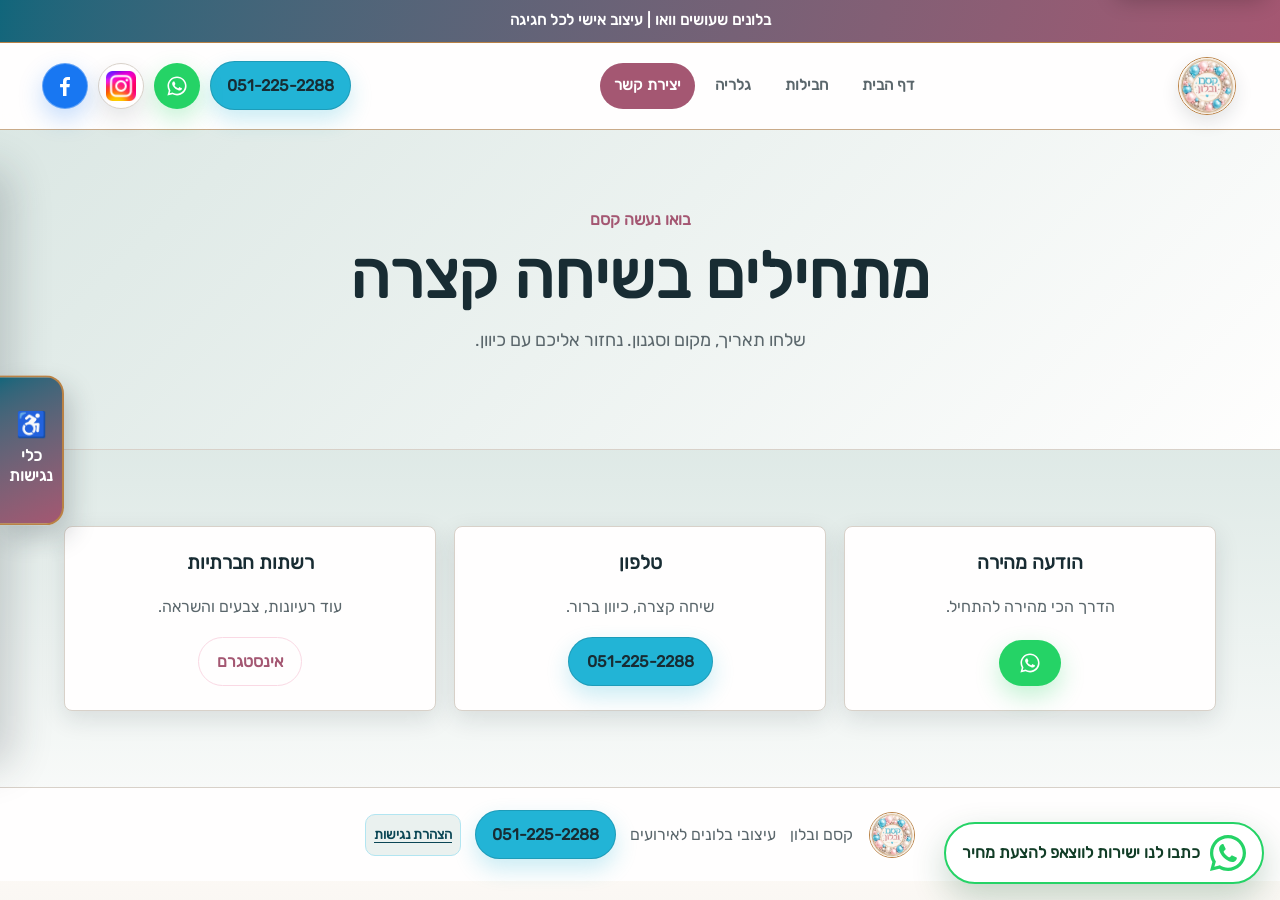
==== commit 1cc800bb: "Redesign site and add production SEO" ====
--- a/contact/index.html
+++ b/contact/index.html
@@ -3,20 +3,39 @@
 <head>
   <meta charset="utf-8">
   <meta name="viewport" content="width=device-width, initial-scale=1">
-  <title>צור קשר | קסם ובלון</title>
-  <meta name="description" content="יצירת קשר עם קסם ובלון להזמנת עיצובי בלונים לאירועים, בתים ועסקים.">
-  <link rel="stylesheet" href="/style.css">
+  <title>יצירת קשר והצעת מחיר | קסם ובלון</title>
+  <meta name="description" content="צרו קשר עם קסם ובלון לקבלת הצעת מחיר לעיצוב בלונים בבית או במקום האירוע, מאזור חדרה ועד אשקלון כולל מודיעין והסביבה.">
+  <meta name="robots" content="index,follow,max-image-preview:large">
+  <link rel="canonical" href="https://kesem-vebalon.netlify.app/contact/">
+  <meta property="og:locale" content="he_IL">
+  <meta property="og:site_name" content="קסם ובלון">
+  <meta property="og:type" content="website">
+  <meta property="og:title" content="יצירת קשר והצעת מחיר | קסם ובלון">
+  <meta property="og:description" content="ספרו לנו על האירוע, התאריך והסגנון — ונרכיב יחד עיצוב בלונים שמתאים בדיוק לכם.">
+  <meta property="og:url" content="https://kesem-vebalon.netlify.app/contact/">
+  <meta property="og:image" content="https://kesem-vebalon.netlify.app/Images/logo-primary-v6.jpg">
+  <meta property="og:image:width" content="572">
+  <meta property="og:image:height" content="572">
+  <meta property="og:image:alt" content="הלוגו של קסם ובלון">
+  <meta name="twitter:card" content="summary">
+  <meta name="twitter:title" content="יצירת קשר והצעת מחיר | קסם ובלון">
+  <meta name="twitter:description" content="לקבלת הצעת מחיר לעיצוב בלונים בהתאמה אישית.">
+  <meta name="twitter:image" content="https://kesem-vebalon.netlify.app/Images/logo-primary-v6.jpg">
+  <meta name="theme-color" content="#f7efe6">
+  <link rel="icon" type="image/jpeg" href="/Images/logo-icon-v6.jpg">
+  <link rel="stylesheet" href="/theme.css?v=secure-v1">
+  <link rel="stylesheet" href="/style.css?v=secure-v1">
 </head>
 <body>
+  <a class="skip-link" href="#main-content">דלגו לתוכן הראשי</a>
   <div class="top-strip">בלונים שעושים וואו | עיצוב אישי לכל חגיגה</div>
   <header class="site-header">
     <a class="brand text-brand" href="/" aria-label="קסם ובלון">קסם ובלון</a>
     <nav class="main-nav" aria-label="ניווט ראשי">
       <a href="/">דף הבית</a>
-      <a href="/services/">שירותים</a>
       <a href="/Service_categories/event-packages.html">חבילות</a>
       <a href="/gallery/">גלריה</a>
-      <a class="active" href="/contact/">יצירת קשר</a>
+      <a class="active" href="/contact/" aria-current="page">יצירת קשר</a>
     </nav>
     <div class="header-actions">
       <a class="phone-link" href="tel:0512252288">051-225-2288</a>
@@ -24,14 +43,15 @@
     </div>
   </header>
 
-  <main>
+  <main id="main-content" tabindex="-1">
     <section class="page-hero">
       <p class="eyebrow">בואו נעשה קסם</p>
       <h1>מתחילים בשיחה קצרה</h1>
       <p class="hero-text">שלחו תאריך, מקום וסגנון. נחזור אליכם עם כיוון.</p>
     </section>
 
-    <section class="section">
+    <section class="section" aria-labelledby="contact-options-title">
+      <h2 class="sr-only" id="contact-options-title">דרכי יצירת קשר</h2>
       <div class="service-grid">
         <article class="info-card">
           <h3>הודעה מהירה</h3>
@@ -57,5 +77,6 @@
     <span>עיצובי בלונים לאירועים</span>
     <a class="phone-link footer-phone" href="tel:0512252288">051-225-2288</a>
   </footer>
+  <script src="/script.js?v=secure-v1"></script>
 </body>
 </html>
--- a/theme.css
+++ b/theme.css
@@ -0,0 +1,67 @@
+/*
+  LOGO THEME
+  Change only these values when the logo palette changes.
+  Every interface color below is generated from them.
+*/
+:root {
+  --logo-blue: #22b4d6;
+  --logo-pink: #f39ab7;
+  --logo-silver: #c0c0c0;
+  --logo-ivory: #f7efe6;
+  --logo-gold: #b98246;
+
+  /* Generated brand shades */
+  --brand-blue: var(--logo-blue);
+  --brand-blue-dark: color-mix(in srgb, var(--logo-blue) 42%, #032d39);
+  --brand-blue-deep: color-mix(in srgb, var(--logo-blue) 24%, #02232c);
+  --brand-blue-light: color-mix(in srgb, var(--logo-blue) 35%, #ffffff);
+  --brand-blue-soft: color-mix(in srgb, var(--logo-blue) 13%, var(--logo-ivory));
+
+  --brand-pink: var(--logo-pink);
+  --brand-pink-dark: color-mix(in srgb, var(--logo-pink) 45%, #642039);
+  --brand-pink-deep: color-mix(in srgb, var(--logo-pink) 25%, #451326);
+  --brand-pink-light: color-mix(in srgb, var(--logo-pink) 38%, #ffffff);
+  --brand-pink-soft: color-mix(in srgb, var(--logo-pink) 14%, var(--logo-ivory));
+
+  --brand-silver: var(--logo-silver);
+  --brand-silver-dark: color-mix(in srgb, var(--logo-silver) 42%, #30353a);
+  --brand-silver-deep: color-mix(in srgb, var(--logo-silver) 24%, #23272b);
+  --brand-silver-light: color-mix(in srgb, var(--logo-silver) 35%, #ffffff);
+
+  --brand-ivory: var(--logo-ivory);
+  --brand-ivory-dark: color-mix(in srgb, var(--logo-ivory) 76%, var(--logo-silver));
+  --brand-ivory-light: color-mix(in srgb, var(--logo-ivory) 42%, #ffffff);
+  --brand-blend: color-mix(in srgb, var(--logo-blue) 52%, var(--logo-pink));
+  --brand-blend-dark: color-mix(in srgb, var(--brand-blend) 35%, #443147);
+  --brand-gold: var(--logo-gold);
+  --brand-gold-dark: color-mix(in srgb, var(--logo-gold) 66%, #543419);
+  --brand-gold-soft: color-mix(in srgb, var(--logo-gold) 13%, var(--logo-ivory));
+
+  /* Semantic interface tokens */
+  --ink: color-mix(in srgb, #17191d 88%, var(--logo-blue));
+  --muted: color-mix(in srgb, var(--ink) 60%, var(--logo-silver));
+  --line: color-mix(in srgb, var(--logo-silver) 48%, var(--brand-gold-soft));
+  --paper: color-mix(in srgb, #ffffff 94%, var(--logo-ivory));
+  --soft: var(--logo-ivory);
+  --sky: var(--brand-blue-soft);
+  --blue: var(--brand-blue);
+  --blue-dark: var(--brand-blue-dark);
+  --pink: var(--brand-pink);
+  --pink-dark: var(--brand-pink-dark);
+  --pink-soft: var(--brand-pink-soft);
+  --yellow: var(--brand-ivory-dark);
+  --green: var(--brand-blue);
+
+  --brand-gradient: linear-gradient(105deg, var(--brand-blue-dark), var(--brand-pink-dark));
+  --page-gradient: linear-gradient(180deg, var(--brand-ivory-light) 0%, var(--brand-blue-soft) 46%, var(--paper) 100%);
+  --blue-shadow: color-mix(in srgb, var(--brand-blue) 24%, transparent);
+  --pink-shadow: color-mix(in srgb, var(--brand-pink) 26%, transparent);
+  --surface-shadow: color-mix(in srgb, var(--ink) 12%, transparent);
+  --focus-ring: var(--brand-blue-deep);
+  --shadow: 0 18px 45px var(--surface-shadow);
+
+  /* External platform colors stay true to their brands. */
+  --whatsapp-green: #25d366;
+  --whatsapp-green-dark: #1ebe5d;
+  --facebook-blue: #1877f2;
+}
--- a/style.css
+++ b/style.css
@@ -6,22 +6,6 @@
   font-display: swap;
 }
 
-:root {
-  --ink: #202235;
-  --muted: #687083;
-  --line: #eadfed;
-  --sky: #e4f7ff;
-  --blue: #1f8bd2;
-  --blue-dark: #155f9e;
-  --pink: #f45ca7;
-  --pink-soft: #ffe7f2;
-  --yellow: #ffd166;
-  --green: #47c28b;
-  --paper: #ffffff;
-  --soft: #fff8fb;
-  --shadow: 0 18px 45px rgba(65, 32, 79, 0.14);
-}
-
 * {
   box-sizing: border-box;
 }
@@ -35,9 +19,12 @@
   direction: rtl;
   font-family: "Rubik", Arial, sans-serif;
   color: var(--ink);
-  background:
-    linear-gradient(180deg, #fff8fb 0%, #f6fbff 42%, #ffffff 100%);
+  background: var(--page-gradient);
   line-height: 1.7;
+}
+
+body.modal-open {
+  overflow: hidden;
 }
 
 img {
@@ -62,13 +49,44 @@
   border: 0;
 }
 
+.skip-link {
+  position: fixed;
+  top: 10px;
+  inset-inline-start: 14px;
+  z-index: 100;
+  padding: 10px 16px;
+  color: #fff;
+  font-weight: 800;
+  background: var(--brand-blue-deep);
+  border: 2px solid #fff;
+  border-radius: 8px;
+  box-shadow: 0 8px 22px rgba(0, 0, 0, 0.24);
+  transform: translateY(calc(-100% - 18px));
+  transition: transform 0.16s ease;
+}
+
+.skip-link:focus {
+  transform: translateY(0);
+}
+
+:where(a, button, [tabindex]:not([tabindex="-1"])):focus-visible {
+  outline: 3px solid #fff;
+  outline-offset: 3px;
+  box-shadow: 0 0 0 6px var(--focus-ring);
+}
+
+button:disabled {
+  cursor: not-allowed;
+}
+
 .top-strip {
   padding: 8px 16px;
   color: #fff;
-  background: linear-gradient(90deg, var(--pink), #ff9a3d);
+  background: var(--brand-gradient);
   text-align: center;
   font-size: 0.94rem;
   font-weight: 800;
+  border-bottom: 1px solid var(--brand-gold);
 }
 
 .site-header {
@@ -80,19 +98,61 @@
   align-items: center;
   gap: 18px;
   padding: 12px clamp(16px, 4vw, 42px);
-  background: rgba(255, 255, 255, 0.96);
-  border-bottom: 1px solid var(--line);
+  background: color-mix(in srgb, var(--paper) 94%, transparent);
+  border-bottom: 1px solid color-mix(in srgb, var(--brand-gold) 48%, var(--line));
   backdrop-filter: blur(14px);
 }
 
 .text-brand {
   display: inline-flex;
   align-items: center;
-  min-height: 42px;
-  color: var(--pink);
-  font-size: 1.35rem;
+  justify-content: center;
+  width: 62px;
+  min-width: 62px;
+  min-height: 62px;
+  color: var(--blue-dark);
+  font-size: 1.12rem;
   font-weight: 900;
   white-space: nowrap;
+}
+
+.header-brand-mark,
+.hero-brand-mark,
+.footer-brand-mark {
+  display: block;
+  aspect-ratio: 1;
+  object-fit: cover;
+  border-radius: 50%;
+}
+
+.header-brand-mark {
+  width: 58px;
+  height: 58px;
+  border: 1px solid var(--brand-gold);
+  box-shadow: 0 7px 18px var(--surface-shadow);
+  transition: transform 0.2s ease, box-shadow 0.2s ease;
+}
+
+.text-brand:hover .header-brand-mark {
+  transform: rotate(-2deg) scale(1.04);
+  box-shadow: 0 9px 22px var(--blue-shadow);
+}
+
+.hero-brand-mark {
+  width: clamp(138px, 17vw, 184px);
+  height: auto;
+  margin: -8px auto 16px;
+  border: 2px solid color-mix(in srgb, var(--brand-gold) 70%, var(--paper));
+  box-shadow:
+    0 14px 34px var(--surface-shadow),
+    0 0 0 7px color-mix(in srgb, var(--paper) 76%, transparent);
+}
+
+.footer-brand-mark {
+  width: 46px;
+  height: 46px;
+  margin-inline-end: 2px;
+  border: 1px solid var(--brand-gold);
 }
 
 .main-nav {
@@ -111,9 +171,10 @@
 }
 
 .main-nav a:hover,
-.main-nav a.active {
+.main-nav a.active,
+.main-nav a[aria-current="page"] {
   color: #fff;
-  background: var(--pink);
+  background: var(--pink-dark);
 }
 
 .header-actions,
@@ -125,25 +186,32 @@
   flex-wrap: wrap;
 }
 
+.header-actions {
+  justify-content: center;
+  flex-wrap: wrap;
+}
+
 .phone-link {
   display: inline-flex;
   align-items: center;
   justify-content: center;
   min-height: 42px;
   padding: 10px 16px;
-  color: #fff;
+  color: var(--ink);
   font-weight: 700;
   border-radius: 999px;
-  background: linear-gradient(135deg, var(--blue), var(--blue-dark));
-  border: 1px solid rgba(21, 95, 158, 0.12);
-  box-shadow: 0 10px 22px rgba(31, 139, 210, 0.18);
+  background-color: var(--brand-blue);
+  background-image: none;
+  border: 1px solid color-mix(in srgb, var(--brand-blue-deep) 22%, transparent);
+  box-shadow: 0 10px 22px var(--blue-shadow);
   transition: transform 0.2s ease, box-shadow 0.2s ease, filter 0.2s ease;
 }
 
 .phone-link:hover {
+  color: #fff;
+  background-color: var(--brand-blue-dark);
   transform: translateY(-1px);
-  box-shadow: 0 12px 26px rgba(31, 139, 210, 0.24);
-  filter: brightness(1.02);
+  box-shadow: 0 12px 26px var(--blue-shadow);
 }
 
 .primary-action,
@@ -160,30 +228,349 @@
 
 .primary-action {
   color: #fff;
-  background: var(--pink);
-  box-shadow: 0 10px 24px rgba(244, 92, 167, 0.23);
+  background: var(--pink-dark);
+  box-shadow: 0 10px 24px var(--pink-shadow);
 }
 
 .primary-action:hover {
-  background: #dc438f;
+  background: var(--brand-pink-deep);
 }
 
 .whatsapp-action {
   gap: 8px;
-  background: #25d366;
-  box-shadow: 0 10px 24px rgba(37, 211, 102, 0.24);
+  background: var(--whatsapp-green);
+  box-shadow: 0 10px 24px color-mix(in srgb, var(--whatsapp-green) 28%, transparent);
 }
 
 .whatsapp-action:hover {
-  background: #1ebe5d;
-}
-
-.header-actions .whatsapp-action {
+  background: var(--whatsapp-green-dark);
+}
+
+.header-actions .whatsapp-action,
+.header-actions .social-action {
   width: 46px;
   min-width: 46px;
   height: 46px;
+  flex: 0 0 46px;
   padding: 0;
   border-radius: 50%;
+}
+
+.social-action {
+  display: inline-flex;
+  align-items: center;
+  justify-content: center;
+  color: #fff;
+  border: 1px solid rgba(255, 255, 255, 0.32);
+  transition: transform 0.2s ease, box-shadow 0.2s ease, filter 0.2s ease;
+}
+
+.social-action:hover {
+  transform: translateY(-1px);
+}
+
+.facebook-action {
+  background: var(--facebook-blue);
+  box-shadow: 0 10px 24px color-mix(in srgb, var(--facebook-blue) 26%, transparent);
+}
+
+.instagram-action {
+  background-color: var(--paper);
+  background-image: none;
+  border-color: var(--line);
+  box-shadow: 0 10px 24px var(--surface-shadow);
+}
+
+.instagram-action:hover {
+  background-color: var(--brand-ivory-light);
+}
+
+.instagram-action .social-icon {
+  width: 30px;
+  height: 30px;
+}
+
+.social-icon {
+  display: inline-flex;
+  align-items: center;
+  justify-content: center;
+  width: 24px;
+  height: 24px;
+}
+
+.social-icon svg {
+  display: block;
+  width: 100%;
+  height: 100%;
+}
+
+.social-icon img {
+  width: 100%;
+  height: 100%;
+  object-fit: contain;
+}
+
+.floating-whatsapp {
+  position: fixed;
+  right: max(16px, env(safe-area-inset-right));
+  bottom: max(16px, env(safe-area-inset-bottom));
+  z-index: 45;
+  display: inline-flex;
+  align-items: center;
+  justify-content: center;
+  gap: 10px;
+  max-width: calc(100vw - 32px);
+  padding: 11px 16px;
+  direction: rtl;
+  color: #123d27;
+  font-weight: 800;
+  line-height: 1.35;
+  text-align: center;
+  background: #fff;
+  border: 2px solid #25d366;
+  border-radius: 999px;
+  box-shadow: 0 14px 34px rgba(19, 92, 49, 0.24);
+  transition: transform 0.2s ease, background-color 0.2s ease, box-shadow 0.2s ease;
+}
+
+.floating-whatsapp:hover {
+  color: #0d3420;
+  background: #effff4;
+  transform: translateY(-2px);
+  box-shadow: 0 18px 38px rgba(19, 92, 49, 0.3);
+}
+
+.floating-whatsapp:focus-visible {
+  outline: 3px solid #0b5d2a;
+  outline-offset: 3px;
+}
+
+.floating-whatsapp__icon {
+  display: block;
+  width: 36px;
+  height: 36px;
+  flex: 0 0 36px;
+  transform-origin: 50% 100%;
+  animation: whatsapp-logo-hop 3s ease-in-out infinite;
+}
+
+.accessibility-widget {
+  --accessibility-tab-width: 64px;
+  position: fixed;
+  top: 50%;
+  left: 0;
+  z-index: 55;
+  display: flex;
+  align-items: center;
+  direction: ltr;
+  transform: translate(calc(-100% + var(--accessibility-tab-width)), -50%);
+  transition: transform 0.28s ease;
+}
+
+.accessibility-widget.is-open {
+  transform: translate(0, -50%);
+}
+
+.accessibility-panel {
+  width: min(330px, calc(100vw - var(--accessibility-tab-width)));
+  max-height: min(86vh, 720px);
+  overflow-y: auto;
+  padding: 22px;
+  direction: rtl;
+  color: var(--ink);
+  background:
+    linear-gradient(145deg, color-mix(in srgb, var(--paper) 96%, transparent), color-mix(in srgb, var(--brand-ivory) 84%, var(--paper))),
+    var(--paper);
+  border: 2px solid var(--brand-gold);
+  border-left: 0;
+  border-radius: 0 18px 18px 0;
+  box-shadow: 12px 18px 42px rgba(34, 47, 55, 0.2);
+}
+
+.accessibility-panel__heading {
+  display: flex;
+  align-items: center;
+  gap: 12px;
+  padding-bottom: 14px;
+  border-bottom: 1px solid var(--line);
+}
+
+.accessibility-panel__symbol {
+  display: inline-flex;
+  align-items: center;
+  justify-content: center;
+  width: 48px;
+  height: 48px;
+  flex: 0 0 48px;
+  color: #fff;
+  font-size: 1.65rem;
+  background: var(--blue-dark);
+  border-radius: 50%;
+}
+
+.accessibility-panel__eyebrow,
+.accessibility-panel h2,
+.accessibility-panel__intro,
+.accessibility-scale {
+  text-align: right;
+}
+
+.accessibility-panel__eyebrow {
+  margin: 0 0 2px;
+  color: var(--pink-dark);
+  font-size: 0.78rem;
+  font-weight: 800;
+}
+
+.accessibility-panel h2 {
+  margin: 0;
+  font-size: 1.45rem;
+  line-height: 1.15;
+}
+
+.accessibility-panel__intro {
+  margin: 14px 0;
+  color: var(--muted);
+  font-size: 0.9rem;
+  line-height: 1.55;
+}
+
+.accessibility-controls {
+  display: grid;
+  grid-template-columns: repeat(2, minmax(0, 1fr));
+  gap: 9px;
+}
+
+.accessibility-controls button,
+.accessibility-reset {
+  font: inherit;
+  cursor: pointer;
+}
+
+.accessibility-controls button {
+  display: flex;
+  flex-direction: column;
+  align-items: center;
+  justify-content: center;
+  gap: 5px;
+  min-height: 74px;
+  padding: 10px 7px;
+  color: var(--ink);
+  font-size: 0.86rem;
+  font-weight: 700;
+  line-height: 1.25;
+  text-align: center;
+  background: var(--paper);
+  border: 1px solid var(--line);
+  border-radius: 11px;
+  box-shadow: 0 5px 14px var(--surface-shadow);
+}
+
+.accessibility-controls button strong {
+  color: var(--blue-dark);
+  font-size: 1.28rem;
+  line-height: 1;
+}
+
+.accessibility-controls button:hover,
+.accessibility-controls button[aria-pressed="true"] {
+  color: #fff;
+  background: linear-gradient(135deg, var(--blue-dark), var(--pink-dark));
+  border-color: transparent;
+}
+
+.accessibility-controls button:hover strong,
+.accessibility-controls button[aria-pressed="true"] strong {
+  color: #fff;
+}
+
+.accessibility-scale {
+  margin: 13px 0 0;
+  color: var(--muted);
+  font-size: 0.84rem;
+  font-weight: 700;
+}
+
+.accessibility-panel__footer {
+  display: grid;
+  grid-template-columns: 1fr 1fr;
+  gap: 9px;
+  margin-top: 13px;
+}
+
+.accessibility-reset,
+.accessibility-statement-link {
+  display: inline-flex;
+  align-items: center;
+  justify-content: center;
+  min-height: 42px;
+  padding: 8px;
+  color: var(--blue-dark);
+  font-size: 0.84rem;
+  font-weight: 800;
+  text-align: center;
+  background: color-mix(in srgb, var(--brand-blue-soft) 58%, var(--paper));
+  border: 1px solid var(--brand-blue-light);
+  border-radius: 10px;
+}
+
+.accessibility-reset:hover,
+.accessibility-statement-link:hover {
+  color: #fff;
+  background: var(--blue-dark);
+}
+
+.accessibility-tab {
+  width: var(--accessibility-tab-width);
+  min-width: var(--accessibility-tab-width);
+  min-height: 150px;
+  padding: 12px 5px;
+  direction: rtl;
+  color: #fff;
+  font: 800 16px/1.25 "Rubik", Arial, sans-serif;
+  text-align: center;
+  background: linear-gradient(155deg, var(--blue-dark), var(--pink-dark));
+  border: 2px solid var(--brand-gold);
+  border-left: 0;
+  border-radius: 0 18px 18px 0;
+  box-shadow: 7px 12px 26px rgba(34, 47, 55, 0.22);
+  cursor: pointer;
+}
+
+.accessibility-tab__symbol {
+  display: block;
+  margin-bottom: 8px;
+  font-size: 1.55rem;
+  line-height: 1;
+}
+
+.accessibility-tab:hover {
+  filter: brightness(1.06);
+}
+
+.accessibility-tab:focus-visible,
+.accessibility-controls button:focus-visible,
+.accessibility-reset:focus-visible,
+.accessibility-statement-link:focus-visible {
+  outline: 3px solid var(--brand-gold-dark);
+  outline-offset: 3px;
+}
+
+@keyframes whatsapp-logo-hop {
+  0%,
+  72%,
+  100% {
+    transform: translateY(0) rotate(0);
+  }
+  80% {
+    transform: translateY(-6px) rotate(-3deg);
+  }
+  87% {
+    transform: translateY(0) rotate(2deg);
+  }
+  93% {
+    transform: translateY(-2px) rotate(0);
+  }
 }
 
 .wa-icon {
@@ -202,22 +589,24 @@
 }
 
 .secondary-action {
-  color: var(--pink);
-  background: #fff;
-  border-color: #f7bdd8;
+  color: var(--pink-dark);
+  background: var(--paper);
+  border-color: var(--brand-pink-light);
 }
 
 .phone-link.secondary-action {
+  color: var(--ink);
+  background-color: var(--brand-blue);
+  background-image: none;
+  border-color: color-mix(in srgb, var(--brand-blue-deep) 22%, transparent);
+  box-shadow: 0 10px 22px var(--blue-shadow);
+}
+
+.phone-link.secondary-action:hover {
   color: #fff;
-  background: linear-gradient(135deg, var(--blue), var(--blue-dark));
-  border-color: rgba(21, 95, 158, 0.12);
-  box-shadow: 0 10px 22px rgba(31, 139, 210, 0.18);
-}
-
-.phone-link.secondary-action:hover {
+  background-color: var(--brand-blue-dark);
   transform: translateY(-1px);
-  box-shadow: 0 12px 26px rgba(31, 139, 210, 0.24);
-  filter: brightness(1.02);
+  box-shadow: 0 12px 26px var(--blue-shadow);
 }
 
 .large {
@@ -234,11 +623,11 @@
   margin: 0 auto;
   padding: clamp(28px, 4vw, 52px) clamp(16px, 5vw, 54px);
   background:
-    linear-gradient(135deg, rgba(255, 255, 255, 0.92), rgba(255, 231, 242, 0.56)),
-    linear-gradient(135deg, #fff, #e4f7ff);
-  border: 1px solid rgba(234, 223, 237, 0.9);
+    linear-gradient(135deg, color-mix(in srgb, var(--paper) 92%, transparent), color-mix(in srgb, var(--pink-soft) 62%, transparent)),
+    linear-gradient(135deg, var(--paper), var(--sky));
+  border: 1px solid var(--line);
   border-radius: 8px;
-  box-shadow: 0 18px 52px rgba(65, 32, 79, 0.1);
+  box-shadow: 0 18px 52px var(--surface-shadow);
 }
 
 .hero-content {
@@ -248,7 +637,7 @@
 .hero-media {
   width: min(100%, 360px);
   min-height: 330px;
-  border: 8px solid #fff;
+  border: 8px solid var(--paper);
   border-radius: 8px;
   overflow: hidden;
   box-shadow: var(--shadow);
@@ -265,7 +654,7 @@
 
 .eyebrow {
   margin: 0 0 10px;
-  color: var(--pink);
+  color: var(--pink-dark);
   font-weight: 800;
 }
 
@@ -278,6 +667,7 @@
 
 main {
   text-align: center;
+  scroll-margin-top: 12rem;
 }
 
 h1,
@@ -353,7 +743,7 @@
 }
 
 .quick-strip div {
-  background: #fff;
+  background: var(--paper);
   padding: 22px;
   border: 1px solid var(--line);
   text-align: center;
@@ -376,7 +766,7 @@
 }
 
 .page-hero {
-  background: linear-gradient(135deg, #eaf8ff, #fff);
+  background: linear-gradient(135deg, var(--brand-blue-soft), var(--paper));
   border-bottom: 1px solid var(--line);
 }
 
@@ -391,8 +781,129 @@
   margin: 0 auto 26px;
 }
 
+.home-services {
+  max-width: 1120px;
+  margin: 34px auto 0;
+  scroll-margin-top: 120px;
+}
+
+.home-services .section-heading {
+  margin-bottom: 20px;
+}
+
+.home-services .section-heading > p:last-child {
+  max-width: 44rem;
+  margin-inline: auto;
+  color: var(--muted);
+}
+
+.services-list {
+  max-width: 960px;
+  margin-inline: auto;
+  border-top: 1px solid var(--line);
+}
+
+.service-line {
+  --service-accent: var(--brand-pink);
+  --service-accent-dark: var(--brand-pink-dark);
+  display: grid;
+  grid-template-columns: 34px minmax(0, 1fr) auto;
+  align-items: center;
+  gap: clamp(14px, 2.5vw, 26px);
+  padding: 24px 4px;
+  border-bottom: 1px solid var(--line);
+  text-align: right;
+  transition: color 0.2s ease, transform 0.2s ease;
+}
+
+.service-line:nth-child(2) {
+  --service-accent: var(--brand-blue);
+  --service-accent-dark: var(--brand-blue-dark);
+}
+
+.service-line:nth-child(3) {
+  --service-accent: var(--brand-silver-light);
+  --service-accent-dark: var(--brand-silver-dark);
+}
+
+.service-line:nth-child(4) {
+  --service-accent: var(--brand-blend);
+  --service-accent-dark: var(--brand-blend-dark);
+}
+
+.service-line:hover {
+  color: var(--service-accent-dark);
+  transform: translateX(-4px);
+}
+
+.service-line:focus-visible {
+  outline: 3px solid var(--focus-ring);
+  outline-offset: 4px;
+  border-radius: 6px;
+}
+
+.service-line__balloon {
+  position: relative;
+  display: block;
+  width: 24px;
+  height: 30px;
+  margin-bottom: 12px;
+  border-radius: 50% 50% 48% 48% / 58% 58% 42% 42%;
+  background:
+    radial-gradient(circle at 32% 24%, rgba(255, 255, 255, 0.92) 0 10%, transparent 25%),
+    linear-gradient(145deg, var(--service-accent), var(--service-accent-dark));
+  box-shadow: inset -4px -6px 8px rgba(0, 0, 0, 0.1);
+}
+
+.service-line__balloon::before {
+  content: "";
+  position: absolute;
+  top: calc(100% - 1px);
+  left: 50%;
+  width: 8px;
+  height: 7px;
+  background: var(--service-accent-dark);
+  clip-path: polygon(50% 0, 100% 100%, 0 100%);
+  transform: translateX(-50%);
+}
+
+.service-line__balloon::after {
+  content: "";
+  position: absolute;
+  top: calc(100% + 6px);
+  left: 50%;
+  width: 1px;
+  height: 12px;
+  background: color-mix(in srgb, var(--muted) 54%, transparent);
+}
+
+.service-line__content h3 {
+  margin: 0 0 4px;
+  font-size: clamp(1.16rem, 2vw, 1.42rem);
+  text-align: right;
+}
+
+.service-line__content p {
+  max-width: none;
+  margin: 0;
+  color: var(--muted);
+  line-height: 1.55;
+  text-align: right;
+}
+
+.service-line__arrow {
+  color: var(--service-accent-dark);
+  font-size: 1.5rem;
+  font-weight: 800;
+  transition: transform 0.2s ease;
+}
+
+.service-line:hover .service-line__arrow {
+  transform: translateX(-5px);
+}
+
 .intro-section {
-  background: #fff;
+  background: var(--paper);
 }
 
 .process-grid {
@@ -404,10 +915,10 @@
 .process-card {
   position: relative;
   padding: 26px;
-  background: linear-gradient(180deg, #ffffff, #f8fcff);
+  background: linear-gradient(180deg, var(--paper), var(--brand-blue-soft));
   border: 1px solid var(--line);
   border-radius: 8px;
-  box-shadow: 0 8px 24px rgba(24, 55, 88, 0.06);
+  box-shadow: 0 8px 24px var(--surface-shadow);
 }
 
 .process-card span {
@@ -419,7 +930,7 @@
   margin: 0 auto 18px;
   border-radius: 50%;
   color: #fff;
-  background: var(--blue);
+  background: var(--blue-dark);
   font-weight: 800;
 }
 
@@ -428,7 +939,7 @@
 }
 
 .muted {
-  background: #fff;
+  background: var(--paper);
   border-block: 1px solid var(--line);
 }
 
@@ -446,7 +957,7 @@
   border: 1px solid var(--line);
   border-radius: 8px;
   padding: 24px;
-  box-shadow: 0 8px 24px rgba(24, 55, 88, 0.06);
+  box-shadow: 0 8px 24px var(--surface-shadow);
 }
 
 .service-card,
@@ -469,35 +980,35 @@
   border-radius: 50% 50% 48% 48% / 58% 58% 42% 42%;
   background:
     radial-gradient(circle at 32% 25%, rgba(255, 255, 255, 0.9) 0 12%, transparent 26%),
-    linear-gradient(135deg, var(--card-accent, #f45ca7), var(--card-accent-dark, #c73380));
+    linear-gradient(135deg, var(--card-accent, var(--brand-pink)), var(--card-accent-dark, var(--brand-pink-dark)));
   box-shadow: inset -5px -7px 10px rgba(0, 0, 0, 0.1);
 }
 
 .service-card:nth-child(2) {
-  --card-accent: #3bb8f0;
-  --card-accent-dark: #1878c0;
+  --card-accent: var(--brand-blue);
+  --card-accent-dark: var(--brand-blue-dark);
 }
 
 .service-card:nth-child(3) {
-  --card-accent: #ffc94d;
-  --card-accent-dark: #ef8f3e;
+  --card-accent: var(--brand-silver-light);
+  --card-accent-dark: var(--brand-silver-dark);
 }
 
 .service-card:nth-child(4) {
-  --card-accent: #55cf91;
-  --card-accent-dark: #1d9e77;
+  --card-accent: var(--brand-pink-light);
+  --card-accent-dark: var(--brand-pink-dark);
 }
 
 .service-card:nth-child(5) {
-  --card-accent: #9a7cff;
-  --card-accent-dark: #5f49c7;
+  --card-accent: var(--brand-blend);
+  --card-accent-dark: var(--brand-blend-dark);
 }
 
 .service-card:hover,
 .package-card:hover,
 .info-card:hover {
   transform: translateY(-2px);
-  box-shadow: 0 14px 32px rgba(24, 55, 88, 0.1);
+  box-shadow: 0 14px 32px var(--surface-shadow);
 }
 
 .service-card p,
@@ -527,27 +1038,41 @@
 }
 
 .package-card {
+  --package-accent: var(--brand-blue-dark);
+  --package-accent-bright: var(--brand-blue);
+  --package-accent-soft: var(--brand-blue-soft);
   position: relative;
   overflow: hidden;
   color: var(--ink);
-  border: 0;
+  background:
+    linear-gradient(
+      180deg,
+      color-mix(in srgb, var(--package-accent-soft) 52%, var(--paper)) 0%,
+      var(--paper) 48%,
+      var(--brand-ivory-light) 100%
+    );
+  border: 1px solid color-mix(in srgb, var(--package-accent) 30%, var(--line));
+  border-top: 5px solid var(--package-accent);
+  border-radius: 16px;
   min-height: 360px;
-  box-shadow: 0 12px 30px rgba(24, 55, 88, 0.1);
-  transition: transform 0.22s ease, box-shadow 0.22s ease, filter 0.22s ease;
+  box-shadow: 0 12px 30px color-mix(in srgb, var(--package-accent) 12%, transparent);
+  transition: transform 0.22s ease, box-shadow 0.22s ease;
 }
 
 .package-card:hover {
-  transform: translateY(-4px) rotate(-0.5deg);
-  box-shadow: 0 18px 38px rgba(24, 55, 88, 0.16);
-  filter: saturate(1.03);
+  transform: translateY(-4px);
+  box-shadow: 0 18px 38px color-mix(in srgb, var(--package-accent) 18%, transparent);
 }
 
 .package-card::before {
   content: "";
   position: absolute;
   inset: 0;
-  opacity: 0.12;
-  background: radial-gradient(circle at top right, rgba(255, 255, 255, 0.95), transparent 58%);
+  background: radial-gradient(
+    circle at 100% 100%,
+    color-mix(in srgb, var(--package-accent-bright) 15%, transparent) 0 18%,
+    transparent 46%
+  );
   pointer-events: none;
 }
 
@@ -563,24 +1088,22 @@
   justify-content: space-between;
   gap: 12px;
   min-height: 104px;
-  margin: -24px -24px 18px;
+  margin: -24px -24px 20px;
   padding: 26px 24px 22px;
-  background:
-    linear-gradient(180deg, rgba(255, 255, 255, 0.16), rgba(255, 255, 255, 0.04)),
-    rgba(255, 255, 255, 0.08);
-  backdrop-filter: blur(10px);
-  border-bottom: 1px solid rgba(255, 255, 255, 0.18);
+  background: color-mix(in srgb, var(--package-accent-soft) 62%, var(--paper));
+  border-bottom: 1px solid color-mix(in srgb, var(--package-accent) 22%, var(--line));
 }
 
 .package-card h3 {
   margin: 0;
-  color: #fff;
+  color: var(--brand-blue-deep);
   font-size: 1.65rem;
-  line-height: 1.08;
+  line-height: 1.14;
 }
 
 .package-card__head h3 {
-  margin-inline: auto;
+  flex: 1;
+  text-align: start;
 }
 
 .package-price {
@@ -594,10 +1117,10 @@
   font-size: 1.15rem;
   font-weight: 800;
   border-radius: 14px;
-  background: rgba(255, 255, 255, 0.24);
-  border: 1px solid rgba(255, 255, 255, 0.22);
-  box-shadow: 0 10px 20px rgba(0, 0, 0, 0.1);
-  transform: rotate(4deg);
+  background: var(--package-accent);
+  border: 1px solid color-mix(in srgb, var(--package-accent) 76%, #000);
+  box-shadow: 0 9px 18px color-mix(in srgb, var(--package-accent) 22%, transparent);
+  transform: rotate(2deg);
 }
 
 .package-bullets {
@@ -613,71 +1136,46 @@
   align-items: flex-start;
   justify-content: center;
   gap: 10px;
-  color: rgba(255, 255, 255, 0.95);
+  color: var(--ink);
   font-weight: 700;
   text-align: center;
-  text-shadow: 0 1px 0 rgba(0, 0, 0, 0.08);
 }
 
 .package-bullets li::before {
   content: "";
   flex: 0 0 auto;
-  width: 16px;
-  height: 20px;
-  margin-top: 1px;
-  border-radius: 50% 50% 48% 48% / 60% 60% 40% 40%;
-  background:
-    radial-gradient(circle at 32% 24%, rgba(255, 255, 255, 0.96) 0 18%, rgba(255, 255, 255, 0) 20%),
-    linear-gradient(135deg, rgba(255, 255, 255, 0.98), rgba(255, 255, 255, 0.82));
-  border: 2px solid rgba(32, 34, 53, 0.12);
-  box-shadow:
-    inset -2px -4px 6px rgba(0, 0, 0, 0.08),
-    0 0 0 1px rgba(255, 255, 255, 0.18);
-  transform: rotate(-8deg);
-}
-
-.package-card--coral {
-  background: linear-gradient(160deg, #ff6b8b, #ff9f6e);
-}
-
-.package-card--coral .package-bullets li::before {
-  box-shadow:
-    inset -2px -4px 6px rgba(0, 0, 0, 0.08),
-    0 0 0 1px rgba(255, 255, 255, 0.18),
-    0 0 0 3px rgba(255, 79, 122, 0.18);
+  width: 11px;
+  height: 11px;
+  margin-top: 7px;
+  background: linear-gradient(135deg, var(--package-accent-bright), var(--package-accent));
+  border: 1px solid color-mix(in srgb, var(--package-accent) 78%, var(--paper));
+  border-radius: 2px;
+  box-shadow: 0 0 0 3px color-mix(in srgb, var(--package-accent-bright) 12%, transparent);
+  transform: rotate(45deg);
+}
+
+.package-card--pink {
+  --package-accent: var(--brand-pink-dark);
+  --package-accent-bright: var(--brand-pink);
+  --package-accent-soft: var(--brand-pink-soft);
 }
 
 .package-card--blue {
-  background: linear-gradient(160deg, #46b5ff, #7d7bff);
-}
-
-.package-card--blue .package-bullets li::before {
-  box-shadow:
-    inset -2px -4px 6px rgba(0, 0, 0, 0.08),
-    0 0 0 1px rgba(255, 255, 255, 0.18),
-    0 0 0 3px rgba(47, 136, 255, 0.18);
-}
-
-.package-card--yellow {
-  background: linear-gradient(160deg, #ffc94d, #ff8f6a);
-}
-
-.package-card--yellow .package-bullets li::before {
-  box-shadow:
-    inset -2px -4px 6px rgba(0, 0, 0, 0.08),
-    0 0 0 1px rgba(255, 255, 255, 0.18),
-    0 0 0 3px rgba(255, 178, 62, 0.18);
-}
-
-.package-card--green {
-  background: linear-gradient(160deg, #53d48a, #22c1a5);
-}
-
-.package-card--green .package-bullets li::before {
-  box-shadow:
-    inset -2px -4px 6px rgba(0, 0, 0, 0.08),
-    0 0 0 1px rgba(255, 255, 255, 0.18),
-    0 0 0 3px rgba(46, 203, 134, 0.18);
+  --package-accent: var(--brand-blue-dark);
+  --package-accent-bright: var(--brand-blue);
+  --package-accent-soft: var(--brand-blue-soft);
+}
+
+.package-card--gold {
+  --package-accent: var(--brand-gold-dark);
+  --package-accent-bright: var(--brand-gold);
+  --package-accent-soft: var(--brand-gold-soft);
+}
+
+.package-card--silver {
+  --package-accent: var(--brand-silver-deep);
+  --package-accent-bright: var(--brand-silver);
+  --package-accent-soft: var(--brand-silver-light);
 }
 
 .gallery-grid {
@@ -695,8 +1193,8 @@
   overflow: hidden;
   aspect-ratio: 4 / 5;
   border-radius: 8px;
-  background: #e9eef5;
-  box-shadow: 0 8px 24px rgba(24, 55, 88, 0.08);
+  background: var(--brand-ivory-dark);
+  box-shadow: 0 8px 24px var(--surface-shadow);
 }
 
 .gallery-card img {
@@ -710,6 +1208,167 @@
   transform: scale(1.04);
 }
 
+.gallery-categories {
+  max-width: 1100px;
+  margin-inline: auto;
+}
+
+.gallery-categories__list {
+  display: grid;
+  grid-template-columns: repeat(6, minmax(0, 1fr));
+  gap: clamp(28px, 5vw, 56px) clamp(16px, 3vw, 34px);
+  align-items: start;
+}
+
+.gallery-category-choice {
+  grid-column: span 2;
+  display: flex;
+  flex-direction: column;
+  align-items: center;
+  min-width: 0;
+}
+
+.gallery-category-choice:nth-child(4) {
+  grid-column: 2 / span 2;
+}
+
+.gallery-category-choice:nth-child(5) {
+  grid-column: 4 / span 2;
+}
+
+.category-wreath {
+  position: relative;
+  display: block;
+  width: min(15rem, 72vw);
+  max-width: 100%;
+  aspect-ratio: 1;
+  flex: 0 0 auto;
+  border-radius: 50%;
+  filter: drop-shadow(0 12px 22px var(--surface-shadow));
+}
+
+:is(a, button).category-wreath {
+  transition: transform 0.24s ease, filter 0.24s ease;
+}
+
+:is(a, button).category-wreath:hover:not(:disabled) {
+  transform: translateY(-5px) rotate(-1.5deg);
+  filter: drop-shadow(0 17px 28px var(--blue-shadow));
+}
+
+button.category-wreath {
+  padding: 0;
+  font: inherit;
+  color: inherit;
+  background: transparent;
+  border: 0;
+  cursor: pointer;
+}
+
+button.category-wreath:disabled {
+  opacity: 0.55;
+  filter: grayscale(0.7);
+}
+
+.category-wreath img {
+  width: 100%;
+  height: 100%;
+  object-fit: cover;
+  border: 1px solid color-mix(in srgb, var(--brand-gold) 72%, var(--paper));
+  border-radius: 50%;
+}
+
+.category-wreath__center {
+  position: absolute;
+  inset: 26%;
+  z-index: 1;
+  display: flex;
+  align-items: center;
+  justify-content: center;
+  padding: 7px;
+  color: var(--brand-blue-deep);
+  font-size: clamp(0.92rem, 2vw, 1.25rem);
+  font-weight: 900;
+  line-height: 1.12;
+  text-align: center;
+  text-wrap: balance;
+  background: radial-gradient(circle, var(--brand-ivory-light) 0 70%, var(--brand-ivory) 100%);
+  border: 1px solid color-mix(in srgb, var(--brand-gold) 62%, transparent);
+  border-radius: 50%;
+  box-shadow: 0 0 0 5px color-mix(in srgb, var(--brand-ivory) 82%, transparent);
+}
+
+.category-wreath--compact {
+  width: min(190px, 100%);
+}
+
+.category-wreath--compact .category-wreath__center {
+  font-size: clamp(0.9rem, 1.6vw, 1.15rem);
+}
+
+.gallery-preview {
+  max-width: 1240px;
+  margin-inline: auto;
+  background: linear-gradient(180deg, color-mix(in srgb, var(--brand-ivory) 52%, transparent), transparent);
+}
+
+.gallery-category-nav {
+  display: grid;
+  grid-template-columns: repeat(5, minmax(120px, 1fr));
+  gap: clamp(10px, 2vw, 22px);
+  align-items: start;
+  justify-items: center;
+  margin: 0 auto 34px;
+}
+
+.gallery-home-grid {
+  display: grid;
+  grid-template-columns: repeat(5, minmax(0, 1fr));
+  gap: 12px;
+  margin-bottom: 28px;
+}
+
+.gallery-preview-card {
+  position: relative;
+  display: block;
+  overflow: hidden;
+  aspect-ratio: 4 / 5;
+  background: var(--brand-ivory-dark);
+  border: 1px solid var(--line);
+  border-radius: 8px;
+  box-shadow: 0 8px 24px var(--surface-shadow);
+}
+
+.gallery-preview-card img {
+  width: 100%;
+  height: 100%;
+  object-fit: cover;
+  transition: transform 0.25s ease;
+}
+
+.gallery-preview-card span {
+  position: absolute;
+  inset-inline: 10px;
+  bottom: 10px;
+  padding: 8px 10px;
+  color: #fff;
+  font-weight: 800;
+  line-height: 1.25;
+  text-align: center;
+  background: color-mix(in srgb, var(--brand-blue-deep) 86%, transparent);
+  border: 1px solid rgba(255, 255, 255, 0.34);
+  border-radius: 999px;
+  backdrop-filter: blur(7px);
+}
+
+.gallery-preview-card:hover img {
+  transform: scale(1.05);
+}
+
+.gallery-all-link {
+  margin-inline: auto;
+}
+
 .contact-section {
   display: grid;
   grid-template-columns: 1fr auto;
@@ -726,16 +1385,77 @@
   margin-inline: auto;
 }
 
+.package-contact {
+  position: relative;
+  width: min(1180px, calc(100% - 32px));
+  margin: 0 auto clamp(36px, 5vw, 64px);
+  overflow: hidden;
+  color: var(--ink);
+  background:
+    radial-gradient(circle at 12% 20%, color-mix(in srgb, var(--brand-pink) 12%, transparent), transparent 30%),
+    radial-gradient(circle at 88% 82%, color-mix(in srgb, var(--brand-blue) 14%, transparent), transparent 32%),
+    linear-gradient(135deg, var(--brand-ivory-light), var(--brand-blue-soft));
+  border: 1px solid color-mix(in srgb, var(--brand-gold) 46%, var(--line));
+  border-radius: 22px;
+  box-shadow: 0 18px 42px var(--surface-shadow);
+}
+
+.package-contact::before {
+  content: "";
+  position: absolute;
+  inset: 0 0 auto;
+  height: 5px;
+  background: var(--brand-gradient);
+}
+
+.package-contact h2 {
+  max-width: 50rem;
+  margin-bottom: 12px;
+  color: var(--brand-blue-deep);
+  font-size: clamp(1.65rem, 2.6vw, 2.35rem);
+  line-height: 1.25;
+}
+
+.package-contact p {
+  color: var(--muted);
+  font-size: 1.08rem;
+  line-height: 1.7;
+}
+
+html.a11y-high-contrast .package-contact {
+  color: #000;
+  background: #fff;
+  border-color: #000;
+  box-shadow: none;
+}
+
+html.a11y-high-contrast .package-contact h2,
+html.a11y-high-contrast .package-contact p {
+  color: #000;
+}
+
 .site-footer {
   display: flex;
+  align-items: center;
   justify-content: center;
   gap: 14px;
   flex-wrap: wrap;
   padding: 22px clamp(16px, 5vw, 70px);
   color: var(--muted);
-  background: #fff;
+  background: var(--paper);
   border-top: 1px solid var(--line);
   text-align: center;
+}
+
+.footer-accessibility {
+  color: var(--brand-blue-deep);
+  font-weight: 800;
+  text-decoration: underline;
+  text-underline-offset: 3px;
+}
+
+.footer-accessibility:hover {
+  color: var(--brand-pink-deep);
 }
 
 .legal-bar {
@@ -744,7 +1464,7 @@
   gap: 10px;
   flex-wrap: wrap;
   padding: 14px 16px;
-  background: linear-gradient(90deg, #fff1f7, #eef9ff);
+  background: linear-gradient(90deg, var(--brand-pink-soft), var(--brand-blue-soft));
   border-top: 1px solid var(--line);
 }
 
@@ -759,9 +1479,9 @@
   font-size: 0.95rem;
   font-weight: 800;
   border-radius: 999px;
-  background: rgba(255, 255, 255, 0.78);
-  border: 1px solid rgba(21, 95, 158, 0.12);
-  box-shadow: 0 8px 18px rgba(24, 55, 88, 0.06);
+  background: color-mix(in srgb, var(--paper) 82%, transparent);
+  border: 1px solid color-mix(in srgb, var(--blue-dark) 16%, transparent);
+  box-shadow: 0 8px 18px var(--surface-shadow);
 }
 
 .legal-bar button {
@@ -771,7 +1491,7 @@
 .legal-bar a:hover,
 .legal-bar button:hover {
   color: #fff;
-  background: linear-gradient(135deg, var(--blue), var(--blue-dark));
+  background: linear-gradient(135deg, var(--blue-dark), var(--pink-dark));
 }
 
 .legal-modal {
@@ -795,7 +1515,7 @@
   max-height: min(88vh, 840px);
   overflow: auto;
   padding: 26px;
-  background: #fff;
+  background: var(--paper);
   border-radius: 8px;
   box-shadow: 0 24px 60px rgba(0, 0, 0, 0.22);
 }
@@ -832,6 +1552,13 @@
   padding: 0;
   list-style-position: inside;
   text-align: center;
+}
+
+.legal-modal__body a {
+  color: var(--brand-blue-deep);
+  font-weight: 800;
+  text-decoration: underline;
+  text-underline-offset: 3px;
 }
 
 .legal-modal__close {
@@ -845,8 +1572,108 @@
   border-radius: 50%;
   font: inherit;
   color: #fff;
-  background: var(--pink);
+  background: var(--pink-dark);
   cursor: pointer;
+}
+
+html.a11y-high-contrast {
+  --ink: #000;
+  --muted: #000;
+  --line: #000;
+  --paper: #fff;
+  --soft: #fff;
+  --sky: #fff;
+  --page-gradient: linear-gradient(#fff, #fff);
+  --surface-shadow: transparent;
+  --blue-shadow: transparent;
+  --pink-shadow: transparent;
+}
+
+html.a11y-high-contrast body,
+html.a11y-high-contrast .site-header,
+html.a11y-high-contrast .hero,
+html.a11y-high-contrast .page-hero,
+html.a11y-high-contrast .service-card,
+html.a11y-high-contrast .info-card,
+html.a11y-high-contrast .process-card,
+html.a11y-high-contrast .accessibility-panel,
+html.a11y-high-contrast .legal-modal__panel,
+html.a11y-high-contrast .gallery-viewer__panel {
+  color: #000;
+  background: #fff;
+  border-color: #000;
+  box-shadow: none;
+}
+
+html.a11y-high-contrast .top-strip,
+html.a11y-high-contrast .primary-action,
+html.a11y-high-contrast .phone-link,
+html.a11y-high-contrast .main-nav a.active,
+html.a11y-high-contrast .main-nav a[aria-current="page"],
+html.a11y-high-contrast .accessibility-tab,
+html.a11y-high-contrast .accessibility-controls button[aria-pressed="true"] {
+  color: #fff;
+  background: #000;
+  border-color: #fff;
+}
+
+html.a11y-high-contrast .package-card,
+html.a11y-high-contrast .gallery-viewer__stage,
+html.a11y-high-contrast .gallery-viewer__nav {
+  color: #fff;
+  background: #000;
+}
+
+html.a11y-high-contrast .package-card__head {
+  background: #000;
+  border-color: #fff;
+}
+
+html.a11y-high-contrast .package-card h3,
+html.a11y-high-contrast .package-bullets li {
+  color: #fff;
+}
+
+html.a11y-high-contrast .package-price {
+  color: #000;
+  background: #fff;
+  border-color: #fff;
+}
+
+html.a11y-grayscale body > * {
+  filter: grayscale(1);
+}
+
+html.a11y-highlight-links a {
+  text-decoration: underline !important;
+  text-decoration-thickness: 3px !important;
+  text-underline-offset: 4px !important;
+}
+
+html.a11y-readable-font body,
+html.a11y-readable-font button,
+html.a11y-readable-font input,
+html.a11y-readable-font textarea,
+html.a11y-readable-font select {
+  font-family: Arial, sans-serif !important;
+  letter-spacing: 0.015em;
+}
+
+html.a11y-reduce-motion,
+html.a11y-reduce-motion * {
+  scroll-behavior: auto !important;
+}
+
+html.a11y-reduce-motion *,
+html.a11y-reduce-motion *::before,
+html.a11y-reduce-motion *::after {
+  animation: none !important;
+  transition: none !important;
+}
+
+html.a11y-reduce-motion .balloons-layer,
+html.a11y-reduce-motion .balloon {
+  display: none !important;
 }
 
 .balloons-layer {
@@ -860,54 +1687,68 @@
 .balloon {
   position: absolute;
   left: var(--left);
-  bottom: -18vh;
+  top: 100vh;
+  display: block;
   width: var(--size);
-  height: calc(var(--size) * 1.24);
-  border-radius: 50% 50% 48% 48% / 58% 58% 42% 42%;
-  background:
-    radial-gradient(circle at 35% 28%, rgba(255, 255, 255, 0.82) 0 12%, rgba(255, 255, 255, 0) 28%),
-    linear-gradient(135deg, hsl(var(--hue) 92% 74%), hsl(calc(var(--hue) + 12) 88% 58%));
-  box-shadow: inset -8px -14px 18px rgba(0, 0, 0, 0.08);
-  transform: translate3d(0, 24vh, 0) rotate(-2deg);
+  height: calc(var(--size) * 1.22);
+  border: 1px solid rgba(255, 255, 255, 0.48);
+  border-radius: 49% 51% 48% 52% / 58% 58% 42% 42%;
+  background-color: var(--metal-mid);
+  background-image:
+    radial-gradient(ellipse at 30% 22%, rgba(255, 255, 255, 0.9) 0 6%, rgba(255, 255, 255, 0.28) 7% 15%, rgba(255, 255, 255, 0) 33%);
+  box-shadow:
+    inset 9px 5px 13px rgba(255, 255, 255, 0.24),
+    inset -10px -9px 17px rgba(0, 0, 0, 0.18),
+    0 8px 15px var(--surface-shadow);
+  user-select: none;
+  transform: translate3d(0, 18vh, 0) rotate(-4deg);
+  transform-origin: 50% 100%;
   opacity: 0;
-  animation: balloon-rise var(--duration) cubic-bezier(0.18, 0.72, 0.2, 1) var(--delay) forwards;
+  animation: metallic-balloon-rise var(--duration) linear var(--delay) forwards;
   will-change: transform, opacity;
 }
 
 .balloon::before {
   content: "";
   position: absolute;
+  top: calc(100% - 1px);
   left: 50%;
-  bottom: -9px;
-  width: 10px;
-  height: 10px;
-  transform: translateX(-50%) rotate(45deg);
-  border-radius: 2px 2px 2px 0;
-  background: inherit;
-  filter: brightness(0.98);
+  width: 13px;
+  height: 11px;
+  background: linear-gradient(135deg, var(--metal-light), var(--metal-dark));
+  clip-path: polygon(50% 0, 100% 100%, 0 100%);
+  transform: translateX(-50%);
 }
 
 .balloon::after {
   content: "";
   position: absolute;
+  top: calc(100% + 9px);
   left: 50%;
-  bottom: calc(var(--size) * -0.58);
-  width: 2px;
-  height: calc(var(--size) * 0.72);
+  width: 1.5px;
+  height: calc(var(--size) * 1.35);
+  background: linear-gradient(180deg, color-mix(in srgb, var(--muted) 72%, transparent), color-mix(in srgb, var(--muted) 28%, transparent));
   transform: translateX(-50%) rotate(var(--string-tilt));
-  background: rgba(99, 73, 110, 0.38);
-}
-
-@keyframes balloon-rise {
+  transform-origin: 50% 0;
+}
+
+@keyframes metallic-balloon-rise {
   0% {
-    transform: translate3d(0, 22vh, 0) rotate(-4deg);
+    transform: translate3d(0, 18vh, 0) rotate(-4deg);
     opacity: 0;
   }
-  12% {
-    opacity: 1;
+  6% {
+    opacity: 0.98;
+  }
+  48% {
+    transform: translate3d(var(--mid-drift), calc(-50vh - 80px), 0) rotate(var(--mid-spin));
+    opacity: 0.98;
+  }
+  94% {
+    opacity: 0.98;
   }
   100% {
-    transform: translate3d(var(--drift), -150vh, 0) rotate(var(--spin));
+    transform: translate3d(var(--drift), calc(-100vh - 260px), 0) rotate(var(--spin));
     opacity: 0;
   }
 }
@@ -917,69 +1758,222 @@
   .balloon {
     display: none;
   }
+
+  .floating-whatsapp__icon {
+    animation: none;
+  }
 }
 
 .footer-phone {
-  color: #fff;
-  background: linear-gradient(135deg, var(--blue), var(--blue-dark));
-  border: 1px solid rgba(21, 95, 158, 0.12);
-  box-shadow: 0 10px 22px rgba(31, 139, 210, 0.18);
-}
-
-.modal {
+  color: var(--ink);
+  background-color: var(--brand-blue);
+  background-image: none;
+  border: 1px solid color-mix(in srgb, var(--brand-blue-deep) 22%, transparent);
+  box-shadow: 0 10px 22px var(--blue-shadow);
+}
+
+.gallery-viewer {
   position: fixed;
   inset: 0;
-  z-index: 50;
+  z-index: 80;
   display: none;
   align-items: center;
   justify-content: center;
-  padding: 28px;
-  background: rgba(5, 12, 20, 0.88);
-}
-
-.modal.is-open {
+  padding: clamp(12px, 2.5vw, 28px);
+  background: rgba(5, 12, 20, 0.92);
+}
+
+.gallery-viewer.is-open {
   display: flex;
 }
 
-.modal img {
-  max-width: min(92vw, 980px);
-  max-height: 88vh;
+.gallery-viewer__panel {
+  position: relative;
+  display: grid;
+  grid-template-rows: auto minmax(0, 1fr) auto;
+  width: min(1120px, 100%);
+  height: min(92dvh, 880px);
+  max-height: 100%;
+  overflow: auto;
+  color: var(--ink);
+  background: var(--paper);
+  border: 2px solid var(--brand-gold);
+  border-radius: 18px;
+  box-shadow: 0 28px 80px rgba(0, 0, 0, 0.42);
+}
+
+.gallery-viewer__close {
+  position: absolute;
+  top: 16px;
+  left: 16px;
+  z-index: 3;
+  width: 48px;
+  height: 48px;
+  padding: 0;
+  color: #fff;
+  font: 700 2rem/1 Arial, sans-serif;
+  background: var(--brand-pink-deep);
+  border: 2px solid #fff;
+  border-radius: 50%;
+  cursor: pointer;
+}
+
+.gallery-viewer__header {
+  display: flex;
+  align-items: center;
+  justify-content: center;
+  gap: 18px;
+  min-height: 118px;
+  padding: 10px 78px 10px 24px;
+  background: linear-gradient(105deg, var(--brand-blue-soft), var(--brand-pink-soft));
+  border-bottom: 1px solid var(--line);
+}
+
+.gallery-viewer__header h2,
+.gallery-viewer__header p {
+  margin: 0;
+}
+
+.gallery-viewer__header h2 {
+  margin-block: 2px;
+  font-size: clamp(1.55rem, 3vw, 2.35rem);
+}
+
+.gallery-viewer__brand {
+  position: relative;
+  width: 104px;
+  height: 104px;
+  flex: 0 0 104px;
+  border-radius: 50%;
+}
+
+.gallery-viewer__brand img {
+  width: 100%;
+  height: 100%;
+  object-fit: cover;
+  border: 1px solid var(--brand-gold);
+  border-radius: 50%;
+}
+
+.gallery-viewer__brand span {
+  position: absolute;
+  inset: 29%;
+  display: flex;
+  align-items: center;
+  justify-content: center;
+  padding: 2px;
+  color: var(--brand-blue-deep);
+  font-size: 0.63rem;
+  font-weight: 900;
+  line-height: 1.05;
+  text-align: center;
+  background: var(--brand-ivory-light);
+  border-radius: 50%;
+}
+
+.gallery-viewer__status {
+  color: var(--muted);
+  font-weight: 700;
+}
+
+.gallery-viewer__stage {
+  display: grid;
+  grid-template-columns: 64px minmax(0, 1fr) 64px;
+  align-items: center;
+  min-height: 0;
+  padding: 14px;
+  direction: rtl;
+  background: #10171b;
+  touch-action: pan-y;
+}
+
+.gallery-viewer__figure {
+  display: flex;
+  align-items: center;
+  justify-content: center;
+  min-width: 0;
+  min-height: 0;
+  height: 100%;
+  margin: 0;
+  overflow: hidden;
+}
+
+.gallery-viewer__figure img {
+  display: block;
+  width: auto;
+  max-width: 100%;
+  height: auto;
+  max-height: 100%;
+  object-fit: contain;
   border-radius: 8px;
-}
-
-.modal-close,
-.modal-nav {
-  position: absolute;
+  box-shadow: 0 14px 34px rgba(0, 0, 0, 0.36);
+}
+
+.gallery-viewer__nav {
+  width: 54px;
+  height: 74px;
+  padding: 0;
+  color: #fff;
+  font: 700 3rem/1 Arial, sans-serif;
+  background: var(--brand-blue-deep);
   border: 0;
-  color: #fff;
-  background: rgba(255, 255, 255, 0.14);
+  border-radius: 12px;
   cursor: pointer;
 }
 
-.modal-close {
-  top: 18px;
-  left: 18px;
-  width: 46px;
-  height: 46px;
+.gallery-viewer__nav:hover:not(:disabled) {
+  background: var(--brand-pink-deep);
+}
+
+.gallery-viewer__nav:disabled {
+  opacity: 0.42;
+}
+
+.gallery-viewer__rail {
+  display: flex;
+  gap: 10px;
+  min-height: 94px;
+  padding: 11px 18px;
+  overflow-x: auto;
+  direction: rtl;
+  background: var(--brand-ivory);
+  border-top: 1px solid var(--line);
+  scrollbar-gutter: stable;
+}
+
+.gallery-viewer__thumbnail {
+  width: 70px;
+  height: 70px;
+  flex: 0 0 70px;
+  padding: 3px;
+  overflow: hidden;
+  background: var(--paper);
+  border: 2px solid transparent;
   border-radius: 50%;
-  font-size: 2rem;
-}
-
-.modal-nav {
-  top: 50%;
-  width: 52px;
-  height: 70px;
-  transform: translateY(-50%);
-  border-radius: 8px;
-  font-size: 3rem;
-}
-
-.modal-nav.prev {
-  right: 18px;
-}
-
-.modal-nav.next {
-  left: 18px;
+  cursor: pointer;
+  transition: transform 0.18s ease, border-color 0.18s ease;
+}
+
+.gallery-viewer__thumbnail:nth-child(even) {
+  transform: translateY(5px);
+}
+
+.gallery-viewer__thumbnail:hover,
+.gallery-viewer__thumbnail.is-active {
+  border-color: var(--brand-blue-deep);
+  transform: translateY(-3px) scale(1.06);
+}
+
+.gallery-viewer__thumbnail img {
+  width: 100%;
+  height: 100%;
+  object-fit: cover;
+  border-radius: 50%;
+}
+
+.gallery-viewer__close:focus-visible,
+.gallery-viewer__nav:focus-visible {
+  outline-color: #fff;
 }
 
 @media (max-width: 1180px) {
@@ -1004,12 +1998,15 @@
   }
 
   .quick-strip,
-  .service-grid,
   .package-grid,
   .process-grid {
     grid-template-columns: 1fr;
   }
 
+  .service-grid {
+    grid-template-columns: repeat(2, minmax(0, 1fr));
+  }
+
   .hero-facts {
     grid-template-columns: 1fr;
   }
@@ -1018,12 +2015,157 @@
     grid-template-columns: repeat(2, minmax(0, 1fr));
   }
 
+  .gallery-category-nav {
+    grid-template-columns: repeat(3, minmax(120px, 1fr));
+  }
+
+  .gallery-home-grid {
+    grid-template-columns: repeat(3, minmax(0, 1fr));
+  }
+
+  .gallery-viewer__stage {
+    grid-template-columns: 54px minmax(0, 1fr) 54px;
+  }
+
   .contact-section {
     grid-template-columns: 1fr;
   }
 }
 
 @media (max-width: 560px) {
+  .accessibility-widget {
+    --accessibility-tab-width: 56px;
+    top: 47%;
+  }
+
+  .accessibility-panel {
+    max-height: 82vh;
+    padding: 17px;
+  }
+
+  .accessibility-tab {
+    min-height: 132px;
+    font-size: 14px;
+    border-radius: 0 14px 14px 0;
+  }
+
+  .accessibility-controls button {
+    min-height: 68px;
+    font-size: 0.8rem;
+  }
+
+  .gallery-category-nav {
+    grid-template-columns: repeat(2, minmax(0, 1fr));
+    gap: 14px 8px;
+  }
+
+  .gallery-home-grid {
+    grid-template-columns: repeat(2, minmax(0, 1fr));
+  }
+
+  .gallery-categories__list {
+    grid-template-columns: repeat(2, minmax(0, 1fr));
+    gap: 26px 10px;
+  }
+
+  .gallery-category-choice,
+  .gallery-category-choice:nth-child(4),
+  .gallery-category-choice:nth-child(5) {
+    grid-column: auto;
+  }
+
+  .gallery-category-choice:last-child:nth-child(odd) {
+    grid-column: 1 / -1;
+  }
+
+  .category-wreath--compact .category-wreath__center {
+    font-size: 0.84rem;
+  }
+
+  .gallery-viewer {
+    padding: 0;
+  }
+
+  .gallery-viewer__panel {
+    width: 100%;
+    height: 100dvh;
+    max-height: none;
+    border: 0;
+    border-radius: 0;
+  }
+
+  .gallery-viewer__close {
+    top: 10px;
+    left: 10px;
+    width: 44px;
+    height: 44px;
+  }
+
+  .gallery-viewer__header {
+    gap: 10px;
+    min-height: 96px;
+    padding: 8px 60px 8px 10px;
+  }
+
+  .gallery-viewer__brand {
+    width: 76px;
+    height: 76px;
+    flex-basis: 76px;
+  }
+
+  .gallery-viewer__brand span {
+    font-size: 0.48rem;
+  }
+
+  .gallery-viewer__header h2 {
+    font-size: 1.35rem;
+  }
+
+  .gallery-viewer__stage {
+    grid-template-columns: 42px minmax(0, 1fr) 42px;
+    padding: 8px 4px;
+  }
+
+  .gallery-viewer__nav {
+    width: 38px;
+    height: 62px;
+    font-size: 2.25rem;
+  }
+
+  .gallery-viewer__rail {
+    min-height: 80px;
+    padding: 8px 10px;
+  }
+
+  .gallery-viewer__thumbnail {
+    width: 58px;
+    height: 58px;
+    flex-basis: 58px;
+  }
+
+  .service-grid {
+    grid-template-columns: 1fr;
+  }
+
+  .home-services {
+    padding-inline: 18px;
+  }
+
+  .service-line {
+    grid-template-columns: 28px minmax(0, 1fr) auto;
+    gap: 11px;
+    padding: 20px 0;
+  }
+
+  .service-line__balloon {
+    width: 21px;
+    height: 27px;
+  }
+
+  .service-line__arrow {
+    font-size: 1.25rem;
+  }
+
   .main-nav {
     overflow-x: auto;
     justify-content: flex-start;
@@ -1048,6 +2190,20 @@
     min-width: 0;
   }
 
+  .floating-whatsapp {
+    right: max(12px, env(safe-area-inset-right));
+    bottom: max(12px, env(safe-area-inset-bottom));
+    max-width: calc(100vw - 24px);
+    padding: 10px 13px;
+    font-size: 0.88rem;
+  }
+
+  .floating-whatsapp__icon {
+    width: 32px;
+    height: 32px;
+    flex-basis: 32px;
+  }
+
   .package-card__head {
     margin: -24px -24px 16px;
     min-height: 96px;
@@ -1068,3 +2224,25 @@
     grid-template-columns: 1fr;
   }
 }
+
+/* Keep the built-in 200% text setting usable without clipped category names. */
+html[style*="font-size: 200%"] .gallery-categories__list {
+  grid-template-columns: repeat(2, minmax(0, 1fr));
+}
+
+html[style*="font-size: 200%"] .gallery-category-choice,
+html[style*="font-size: 200%"] .gallery-category-choice:nth-child(4),
+html[style*="font-size: 200%"] .gallery-category-choice:nth-child(5) {
+  grid-column: auto;
+}
+
+html[style*="font-size: 200%"] .gallery-category-choice:last-child:nth-child(odd) {
+  grid-column: 1 / -1;
+}
+
+@media (forced-colors: active) {
+  :where(a, button, [tabindex]:not([tabindex="-1"])):focus-visible {
+    outline: 3px solid CanvasText;
+    box-shadow: none;
+  }
+}
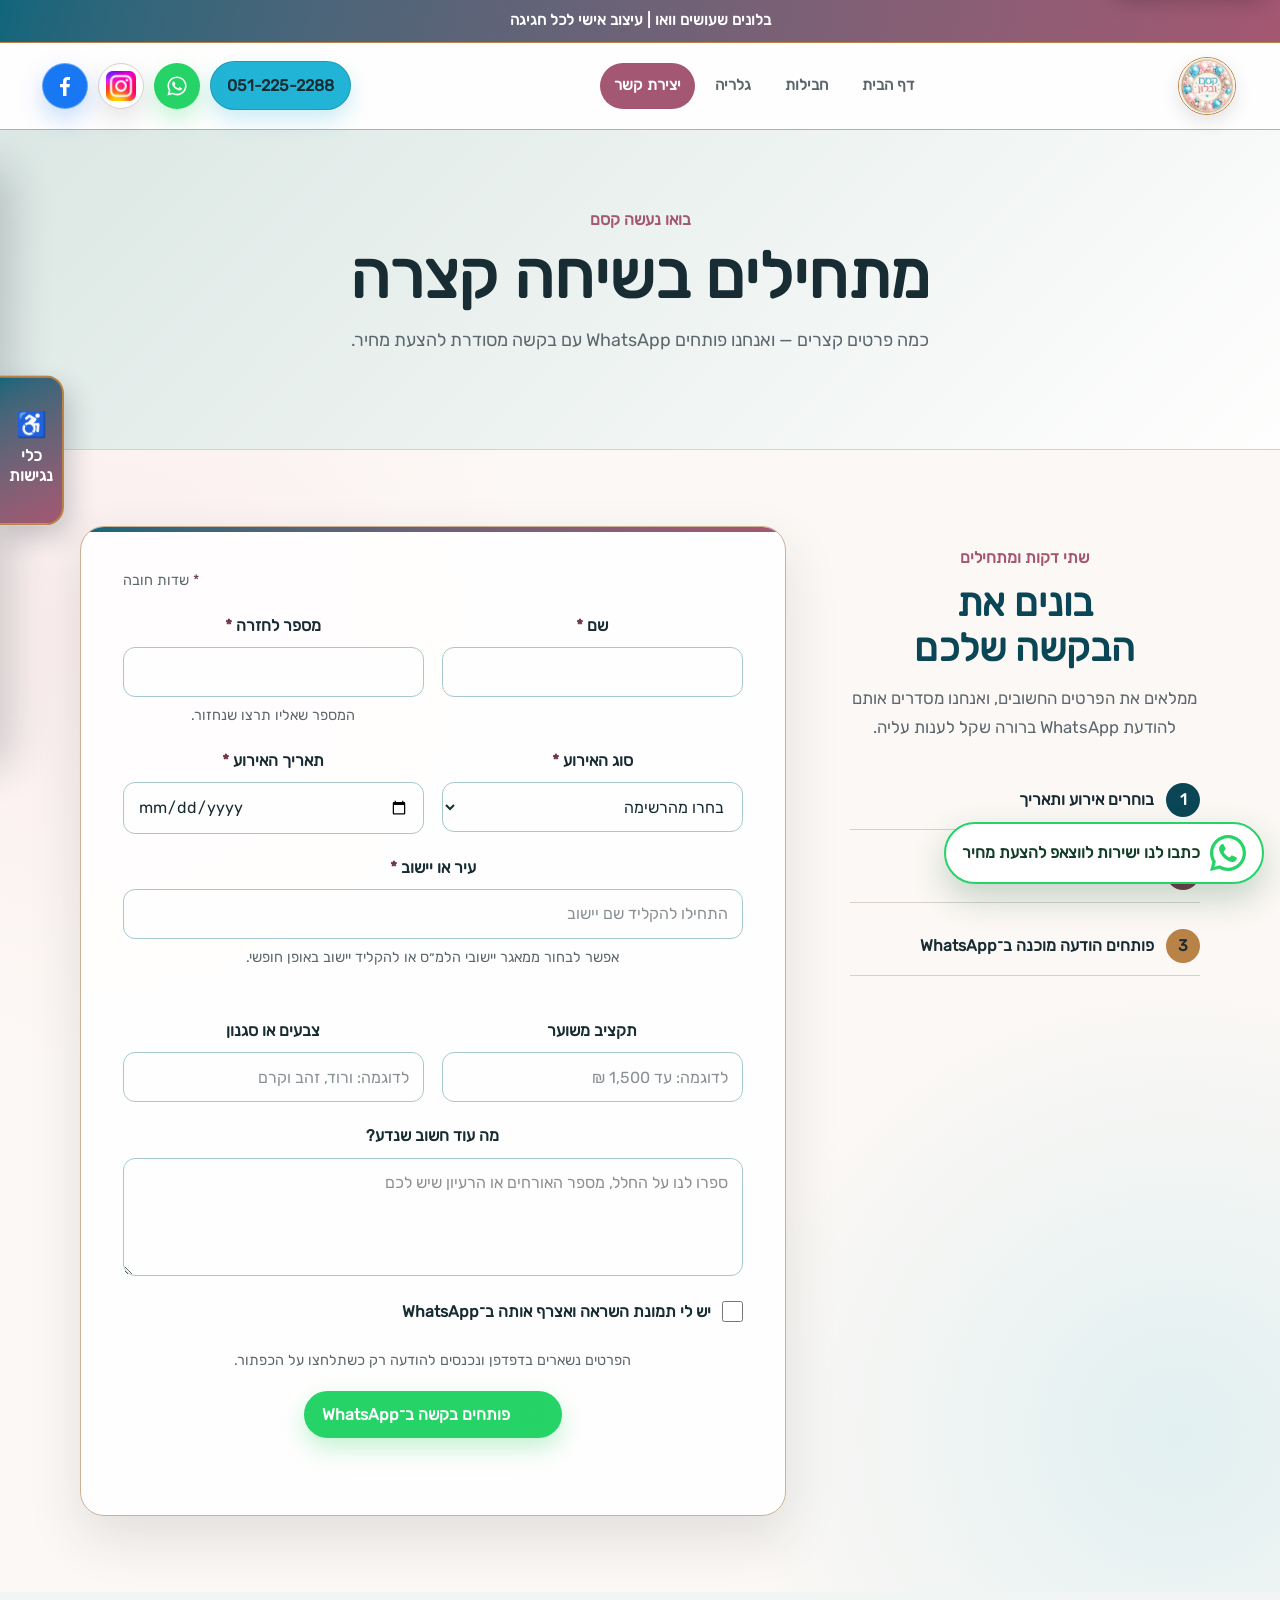
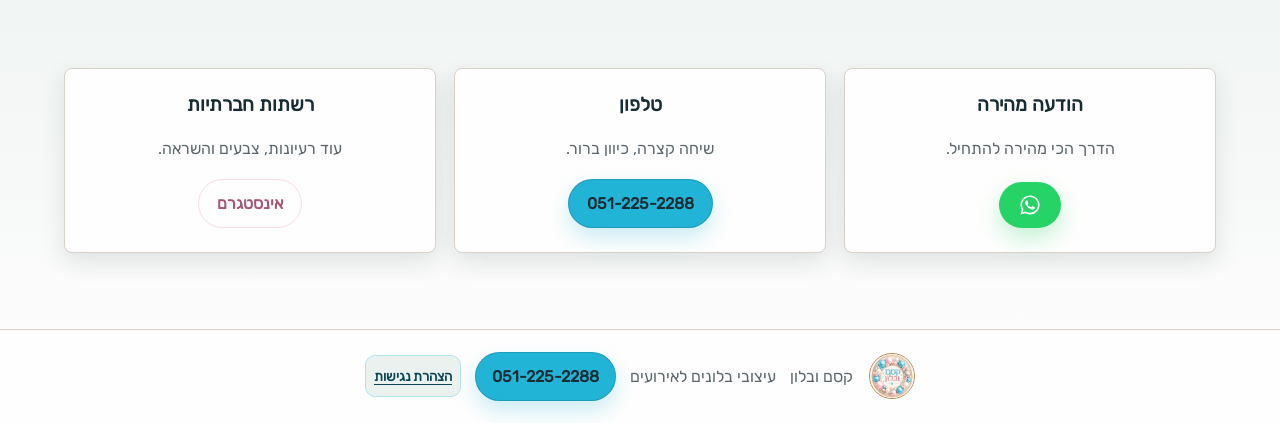
==== commit d8ceb305: "Add WhatsApp quote builder" ====
--- a/contact/index.html
+++ b/contact/index.html
@@ -24,7 +24,7 @@
   <meta name="theme-color" content="#f7efe6">
   <link rel="icon" type="image/jpeg" href="/Images/logo-icon-v6.jpg">
   <link rel="stylesheet" href="/theme.css?v=secure-v1">
-  <link rel="stylesheet" href="/style.css?v=secure-v1">
+  <link rel="stylesheet" href="/style.css?v=quote-v1">
 </head>
 <body>
   <a class="skip-link" href="#main-content">דלגו לתוכן הראשי</a>
@@ -47,7 +47,95 @@
     <section class="page-hero">
       <p class="eyebrow">בואו נעשה קסם</p>
       <h1>מתחילים בשיחה קצרה</h1>
-      <p class="hero-text">שלחו תאריך, מקום וסגנון. נחזור אליכם עם כיוון.</p>
+      <p class="hero-text">כמה פרטים קצרים — ואנחנו פותחים WhatsApp עם בקשה מסודרת להצעת מחיר.</p>
+    </section>
+
+    <section class="section quote-builder-section" id="quote-builder" aria-labelledby="quote-builder-title">
+      <div class="quote-builder">
+        <div class="quote-builder__intro">
+          <p class="eyebrow">שתי דקות ומתחילים</p>
+          <h2 id="quote-builder-title">בונים את הבקשה שלכם</h2>
+          <p>ממלאים את הפרטים החשובים, ואנחנו מסדרים אותם להודעת WhatsApp ברורה שקל לענות עליה.</p>
+          <ul class="quote-builder__benefits">
+            <li><span aria-hidden="true">1</span> בוחרים אירוע ותאריך</li>
+            <li><span aria-hidden="true">2</span> מוסיפים יישוב, צבעים ותקציב</li>
+            <li><span aria-hidden="true">3</span> פותחים הודעה מוכנה ב־WhatsApp</li>
+          </ul>
+        </div>
+
+        <form class="quote-form" data-quote-form>
+          <p class="quote-form__required"><span aria-hidden="true">*</span> שדות חובה</p>
+          <div class="quote-form__grid">
+            <div class="form-field">
+              <label for="quote-name">שם <span aria-hidden="true">*</span></label>
+              <input id="quote-name" name="customerName" type="text" autocomplete="name" maxlength="60" required>
+            </div>
+
+            <div class="form-field">
+              <label for="quote-phone">מספר לחזרה <span aria-hidden="true">*</span></label>
+              <input id="quote-phone" name="callbackPhone" type="tel" inputmode="tel" autocomplete="tel" maxlength="20" pattern="[0-9+() .-]{9,20}" aria-describedby="quote-phone-hint" required>
+              <p class="form-hint" id="quote-phone-hint">המספר שאליו תרצו שנחזור.</p>
+            </div>
+
+            <div class="form-field">
+              <label for="quote-event-type">סוג האירוע <span aria-hidden="true">*</span></label>
+              <select id="quote-event-type" name="eventType" required>
+                <option value="" selected disabled>בחרו מהרשימה</option>
+                <option>בר / בת מצווה</option>
+                <option>חתונה</option>
+                <option>יום הולדת או עיצוב חדר</option>
+                <option>קשת, קיר צילום או עיצוב אורגני</option>
+                <option>בלוני צורה לרחבה</option>
+                <option>אירוע עסקי או מיתוג</option>
+                <option>אירוע אחר</option>
+              </select>
+            </div>
+
+            <div class="form-field">
+              <label for="quote-date">תאריך האירוע <span aria-hidden="true">*</span></label>
+              <input id="quote-date" name="eventDate" type="date" required>
+            </div>
+
+            <div class="form-field form-field--wide">
+              <label for="quote-city">עיר או יישוב <span aria-hidden="true">*</span></label>
+              <input id="quote-city" name="city" type="text" list="israel-localities-list" autocomplete="address-level2" maxlength="80" aria-describedby="quote-city-hint quote-city-status" placeholder="התחילו להקליד שם יישוב" required>
+              <datalist id="israel-localities-list" data-localities-list></datalist>
+              <p class="form-hint" id="quote-city-hint">אפשר לבחור ממאגר יישובי הלמ״ס או להקליד יישוב באופן חופשי.</p>
+              <p class="form-hint form-hint--status" id="quote-city-status" data-city-status role="status" aria-live="polite"></p>
+            </div>
+
+            <div class="form-field">
+              <label for="quote-budget">תקציב משוער</label>
+              <input id="quote-budget" name="budget" type="text" inputmode="decimal" maxlength="40" placeholder="לדוגמה: עד 1,500 ₪">
+            </div>
+
+            <div class="form-field">
+              <label for="quote-colors">צבעים או סגנון</label>
+              <input id="quote-colors" name="colors" type="text" maxlength="100" placeholder="לדוגמה: ורוד, זהב וקרם">
+            </div>
+
+            <div class="form-field form-field--wide">
+              <label for="quote-details">מה עוד חשוב שנדע?</label>
+              <textarea id="quote-details" name="details" rows="4" maxlength="600" placeholder="ספרו לנו על החלל, מספר האורחים או הרעיון שיש לכם"></textarea>
+            </div>
+
+            <label class="quote-checkbox form-field--wide">
+              <input name="hasInspiration" type="checkbox" value="yes">
+              <span>יש לי תמונת השראה ואצרף אותה ב־WhatsApp</span>
+            </label>
+          </div>
+
+          <p class="quote-form__privacy">הפרטים נשארים בדפדפן ונכנסים להודעה רק כשתלחצו על הכפתור.</p>
+          <button class="primary-action whatsapp-action quote-submit" type="submit">
+            <img src="/Images/whatsapp-logo.svg" alt="" width="26" height="26">
+            פותחים בקשה ב־WhatsApp
+          </button>
+          <p class="form-status" data-quote-status role="status" aria-live="polite"></p>
+          <noscript>
+            <p class="form-notice">כדי לבנות הודעה אוטומטית צריך JavaScript. אפשר גם <a href="https://wa.me/972512252288">לכתוב לנו ישירות ב־WhatsApp</a>.</p>
+          </noscript>
+        </form>
+      </div>
     </section>
 
     <section class="section" aria-labelledby="contact-options-title">
@@ -77,6 +165,7 @@
     <span>עיצובי בלונים לאירועים</span>
     <a class="phone-link footer-phone" href="tel:0512252288">051-225-2288</a>
   </footer>
-  <script src="/script.js?v=secure-v1"></script>
+  <script src="/data/israel-localities.js?v=cbs-2024"></script>
+  <script src="/script.js?v=quote-v1"></script>
 </body>
 </html>
--- a/style.css
+++ b/style.css
@@ -774,6 +774,271 @@
 .page-hero .hero-text {
   max-width: 52rem;
   margin-inline: auto;
+}
+
+.quote-builder-section {
+  scroll-margin-top: 116px;
+  background:
+    radial-gradient(circle at 8% 16%, color-mix(in srgb, var(--brand-pink) 11%, transparent), transparent 28%),
+    radial-gradient(circle at 92% 86%, color-mix(in srgb, var(--brand-blue) 12%, transparent), transparent 30%),
+    var(--brand-ivory-light);
+}
+
+.quote-builder {
+  display: grid;
+  grid-template-columns: minmax(230px, 0.72fr) minmax(0, 1.45fr);
+  gap: clamp(28px, 5vw, 64px);
+  align-items: start;
+  max-width: 1120px;
+  margin-inline: auto;
+}
+
+.quote-builder__intro {
+  padding-block: 18px;
+  text-align: right;
+}
+
+.quote-builder__intro h2 {
+  margin: 0 0 14px;
+  color: var(--brand-blue-deep);
+}
+
+.quote-builder__intro > p:last-of-type {
+  margin: 0;
+  color: var(--muted);
+  font-size: 1.05rem;
+  line-height: 1.75;
+}
+
+.quote-builder__benefits {
+  display: grid;
+  gap: 14px;
+  margin: 28px 0 0;
+  padding: 0;
+  list-style: none;
+}
+
+.quote-builder__benefits li {
+  display: flex;
+  gap: 12px;
+  align-items: center;
+  padding-block: 12px;
+  border-bottom: 1px solid var(--line);
+  font-weight: 700;
+  line-height: 1.5;
+}
+
+.quote-builder__benefits li > span {
+  display: inline-grid;
+  width: 34px;
+  height: 34px;
+  flex: 0 0 34px;
+  place-items: center;
+  color: #fff;
+  background: var(--brand-blue-deep);
+  border-radius: 50%;
+}
+
+.quote-builder__benefits li:nth-child(2) > span {
+  background: var(--brand-pink-deep);
+}
+
+.quote-builder__benefits li:nth-child(3) > span {
+  color: var(--ink);
+  background: var(--brand-gold);
+}
+
+.quote-form {
+  position: relative;
+  padding: clamp(24px, 4vw, 42px);
+  overflow: hidden;
+  background: color-mix(in srgb, var(--paper) 96%, transparent);
+  border: 1px solid color-mix(in srgb, var(--brand-gold) 42%, var(--line));
+  border-radius: 24px;
+  box-shadow: 0 22px 54px var(--surface-shadow);
+}
+
+.quote-form::before {
+  content: "";
+  position: absolute;
+  inset: 0 0 auto;
+  height: 5px;
+  background: var(--brand-gradient);
+}
+
+.quote-form__required {
+  margin: 0 0 18px;
+  color: var(--muted);
+  font-size: 0.9rem;
+  text-align: left;
+}
+
+.quote-form__required span,
+.form-field label span {
+  color: var(--brand-pink-deep);
+}
+
+.quote-form__grid {
+  display: grid;
+  grid-template-columns: repeat(2, minmax(0, 1fr));
+  gap: 20px 18px;
+}
+
+.form-field {
+  display: flex;
+  min-width: 0;
+  flex-direction: column;
+  gap: 8px;
+}
+
+.form-field--wide {
+  grid-column: 1 / -1;
+}
+
+.form-field label {
+  color: var(--ink);
+  font-weight: 800;
+}
+
+.form-field input,
+.form-field select,
+.form-field textarea {
+  width: 100%;
+  min-height: 50px;
+  padding: 12px 14px;
+  color: var(--ink);
+  background: var(--paper);
+  border: 1px solid color-mix(in srgb, var(--brand-blue) 28%, var(--line));
+  border-radius: 12px;
+  font: inherit;
+  line-height: 1.45;
+}
+
+.form-field textarea {
+  min-height: 118px;
+  resize: vertical;
+}
+
+.form-field select {
+  cursor: pointer;
+}
+
+#quote-phone {
+  direction: ltr;
+  text-align: right;
+}
+
+.form-field input::placeholder,
+.form-field textarea::placeholder {
+  color: color-mix(in srgb, var(--muted) 72%, transparent);
+}
+
+.form-field input:focus-visible,
+.form-field select:focus-visible,
+.form-field textarea:focus-visible,
+.quote-checkbox input:focus-visible {
+  outline: 3px solid color-mix(in srgb, var(--brand-blue) 42%, transparent);
+  outline-offset: 2px;
+  border-color: var(--brand-blue-deep);
+}
+
+.form-field input:user-invalid,
+.form-field select:user-invalid,
+.form-field textarea:user-invalid {
+  border-color: #a7243b;
+}
+
+.form-hint,
+.form-status,
+.form-notice,
+.quote-form__privacy {
+  margin: 0;
+  color: var(--muted);
+  font-size: 0.9rem;
+  line-height: 1.55;
+}
+
+.form-hint--status {
+  min-height: 1.4em;
+  color: var(--brand-blue-deep);
+  font-weight: 700;
+}
+
+.quote-checkbox {
+  display: flex;
+  gap: 11px;
+  align-items: flex-start;
+  padding: 4px 0;
+  font-weight: 700;
+  line-height: 1.5;
+  cursor: pointer;
+}
+
+.quote-checkbox input {
+  width: 21px;
+  height: 21px;
+  flex: 0 0 21px;
+  margin: 1px 0 0;
+  accent-color: var(--brand-blue-deep);
+}
+
+.quote-form__privacy {
+  margin-top: 22px;
+  text-align: center;
+}
+
+.quote-submit {
+  display: inline-flex;
+  width: fit-content;
+  max-width: 100%;
+  margin: 18px auto 0;
+  border: 0;
+  font: inherit;
+  font-weight: 800;
+  cursor: pointer;
+}
+
+.quote-submit img {
+  width: 26px;
+  height: 26px;
+  object-fit: contain;
+}
+
+.form-status {
+  min-height: 1.6em;
+  margin-top: 12px;
+  color: var(--brand-blue-deep);
+  font-weight: 700;
+  text-align: center;
+}
+
+.form-notice {
+  margin-top: 14px;
+  text-align: center;
+}
+
+html.a11y-high-contrast .quote-builder-section,
+html.a11y-high-contrast .quote-form {
+  color: #000;
+  background: #fff;
+  border-color: #000;
+  box-shadow: none;
+}
+
+html.a11y-high-contrast .quote-builder__intro h2,
+html.a11y-high-contrast .quote-builder__intro p,
+html.a11y-high-contrast .form-hint,
+html.a11y-high-contrast .form-status,
+html.a11y-high-contrast .quote-form__privacy {
+  color: #000;
+}
+
+html.a11y-high-contrast .form-field input,
+html.a11y-high-contrast .form-field select,
+html.a11y-high-contrast .form-field textarea {
+  color: #000;
+  background: #fff;
+  border: 2px solid #000;
 }
 
 .section-heading {
@@ -1992,6 +2257,15 @@
     grid-template-columns: 1fr;
   }
 
+  .quote-builder {
+    grid-template-columns: 1fr;
+  }
+
+  .quote-builder__intro {
+    max-width: 700px;
+    margin-inline: auto;
+  }
+
   .hero-media,
   .hero-media img {
     min-height: 320px;
@@ -2147,6 +2421,23 @@
     grid-template-columns: 1fr;
   }
 
+  .quote-form {
+    padding: 24px 18px;
+    border-radius: 18px;
+  }
+
+  .quote-form__grid {
+    grid-template-columns: 1fr;
+  }
+
+  .form-field--wide {
+    grid-column: auto;
+  }
+
+  .quote-submit {
+    width: 100%;
+  }
+
   .home-services {
     padding-inline: 18px;
   }
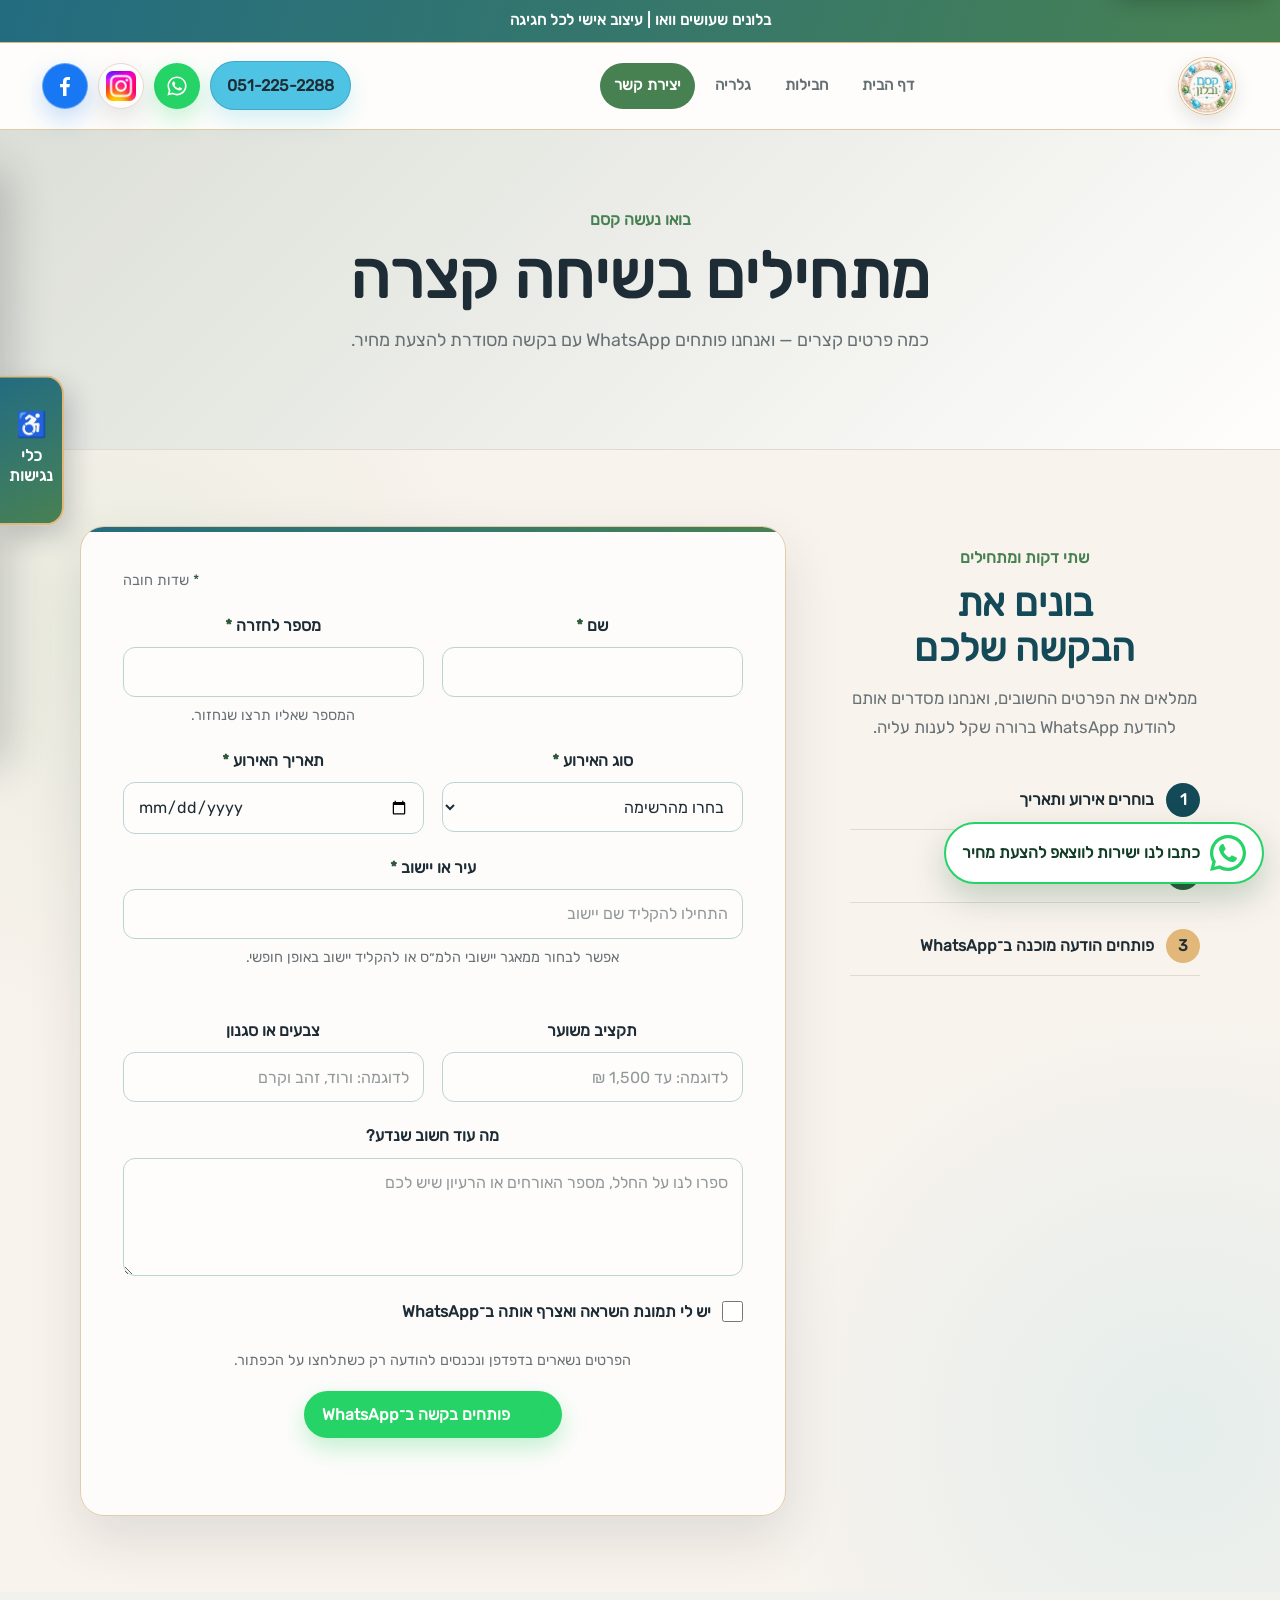
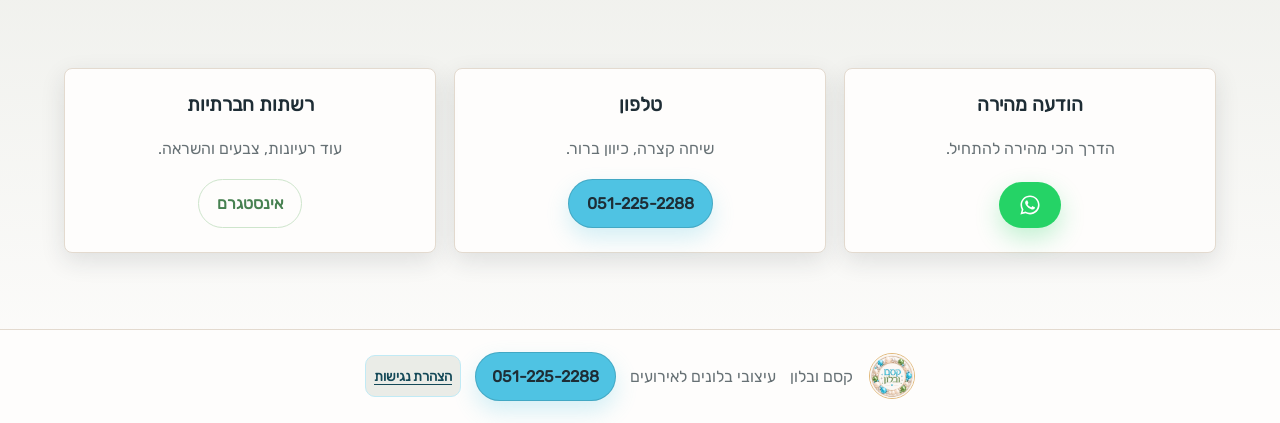
==== commit 6461dd07: "Refresh brand palette and gallery viewer" ====
--- a/contact/index.html
+++ b/contact/index.html
@@ -6,25 +6,25 @@
   <title>יצירת קשר והצעת מחיר | קסם ובלון</title>
   <meta name="description" content="צרו קשר עם קסם ובלון לקבלת הצעת מחיר לעיצוב בלונים בבית או במקום האירוע, מאזור חדרה ועד אשקלון כולל מודיעין והסביבה.">
   <meta name="robots" content="index,follow,max-image-preview:large">
-  <link rel="canonical" href="https://kesem-vebalon.netlify.app/contact/">
+  <link rel="canonical" href="https://kesemvballoon.co.il/contact/">
   <meta property="og:locale" content="he_IL">
   <meta property="og:site_name" content="קסם ובלון">
   <meta property="og:type" content="website">
   <meta property="og:title" content="יצירת קשר והצעת מחיר | קסם ובלון">
   <meta property="og:description" content="ספרו לנו על האירוע, התאריך והסגנון — ונרכיב יחד עיצוב בלונים שמתאים בדיוק לכם.">
-  <meta property="og:url" content="https://kesem-vebalon.netlify.app/contact/">
-  <meta property="og:image" content="https://kesem-vebalon.netlify.app/Images/logo-primary-v6.jpg">
-  <meta property="og:image:width" content="572">
-  <meta property="og:image:height" content="572">
+  <meta property="og:url" content="https://kesemvballoon.co.il/contact/">
+  <meta property="og:image" content="https://kesemvballoon.co.il/Images/logo-primary-v7.jpg">
+  <meta property="og:image:width" content="464">
+  <meta property="og:image:height" content="464">
   <meta property="og:image:alt" content="הלוגו של קסם ובלון">
   <meta name="twitter:card" content="summary">
   <meta name="twitter:title" content="יצירת קשר והצעת מחיר | קסם ובלון">
   <meta name="twitter:description" content="לקבלת הצעת מחיר לעיצוב בלונים בהתאמה אישית.">
-  <meta name="twitter:image" content="https://kesem-vebalon.netlify.app/Images/logo-primary-v6.jpg">
-  <meta name="theme-color" content="#f7efe6">
-  <link rel="icon" type="image/jpeg" href="/Images/logo-icon-v6.jpg">
-  <link rel="stylesheet" href="/theme.css?v=secure-v1">
-  <link rel="stylesheet" href="/style.css?v=quote-v1">
+  <meta name="twitter:image" content="https://kesemvballoon.co.il/Images/logo-primary-v7.jpg">
+  <meta name="theme-color" content="#F1E3D5">
+  <link rel="icon" type="image/jpeg" href="/Images/logo-icon-v7.jpg">
+  <link rel="stylesheet" href="/theme.css?v=brand-v7">
+  <link rel="stylesheet" href="/style.css?v=brand-v7">
 </head>
 <body>
   <a class="skip-link" href="#main-content">דלגו לתוכן הראשי</a>
@@ -166,6 +166,6 @@
     <a class="phone-link footer-phone" href="tel:0512252288">051-225-2288</a>
   </footer>
   <script src="/data/israel-localities.js?v=cbs-2024"></script>
-  <script src="/script.js?v=quote-v1"></script>
+  <script src="/script.js?v=brand-v7"></script>
 </body>
 </html>
--- a/theme.css
+++ b/theme.css
@@ -4,58 +4,57 @@
   Every interface color below is generated from them.
 */
 :root {
-  --logo-blue: #22b4d6;
-  --logo-pink: #f39ab7;
-  --logo-silver: #c0c0c0;
-  --logo-ivory: #f7efe6;
-  --logo-gold: #b98246;
+  --logo-blue: #4fc3e3;
+  --logo-green: #7dba7a;
+  --logo-silver: #d6d6d6;
+  --logo-champagne: #f1e3d5;
+  --logo-gold: #e1b879;
 
   /* Generated brand shades */
   --brand-blue: var(--logo-blue);
   --brand-blue-dark: color-mix(in srgb, var(--logo-blue) 42%, #032d39);
   --brand-blue-deep: color-mix(in srgb, var(--logo-blue) 24%, #02232c);
   --brand-blue-light: color-mix(in srgb, var(--logo-blue) 35%, #ffffff);
-  --brand-blue-soft: color-mix(in srgb, var(--logo-blue) 13%, var(--logo-ivory));
+  --brand-blue-soft: color-mix(in srgb, var(--logo-blue) 13%, var(--logo-champagne));
 
-  --brand-pink: var(--logo-pink);
-  --brand-pink-dark: color-mix(in srgb, var(--logo-pink) 45%, #642039);
-  --brand-pink-deep: color-mix(in srgb, var(--logo-pink) 25%, #451326);
-  --brand-pink-light: color-mix(in srgb, var(--logo-pink) 38%, #ffffff);
-  --brand-pink-soft: color-mix(in srgb, var(--logo-pink) 14%, var(--logo-ivory));
+  --brand-green: var(--logo-green);
+  --brand-green-dark: color-mix(in srgb, var(--logo-green) 48%, #164c2c);
+  --brand-green-deep: color-mix(in srgb, var(--logo-green) 28%, #0b321e);
+  --brand-green-light: color-mix(in srgb, var(--logo-green) 38%, #ffffff);
+  --brand-green-soft: color-mix(in srgb, var(--logo-green) 14%, var(--logo-champagne));
 
   --brand-silver: var(--logo-silver);
   --brand-silver-dark: color-mix(in srgb, var(--logo-silver) 42%, #30353a);
   --brand-silver-deep: color-mix(in srgb, var(--logo-silver) 24%, #23272b);
   --brand-silver-light: color-mix(in srgb, var(--logo-silver) 35%, #ffffff);
 
-  --brand-ivory: var(--logo-ivory);
-  --brand-ivory-dark: color-mix(in srgb, var(--logo-ivory) 76%, var(--logo-silver));
-  --brand-ivory-light: color-mix(in srgb, var(--logo-ivory) 42%, #ffffff);
-  --brand-blend: color-mix(in srgb, var(--logo-blue) 52%, var(--logo-pink));
-  --brand-blend-dark: color-mix(in srgb, var(--brand-blend) 35%, #443147);
+  --brand-champagne: var(--logo-champagne);
+  --brand-champagne-dark: color-mix(in srgb, var(--logo-champagne) 76%, var(--logo-silver));
+  --brand-champagne-light: color-mix(in srgb, var(--logo-champagne) 42%, #ffffff);
+  --brand-blend: color-mix(in srgb, var(--logo-blue) 52%, var(--logo-green));
+  --brand-blend-dark: color-mix(in srgb, var(--brand-blend) 35%, #174541);
   --brand-gold: var(--logo-gold);
   --brand-gold-dark: color-mix(in srgb, var(--logo-gold) 66%, #543419);
-  --brand-gold-soft: color-mix(in srgb, var(--logo-gold) 13%, var(--logo-ivory));
+  --brand-gold-soft: color-mix(in srgb, var(--logo-gold) 13%, var(--logo-champagne));
 
   /* Semantic interface tokens */
   --ink: color-mix(in srgb, #17191d 88%, var(--logo-blue));
   --muted: color-mix(in srgb, var(--ink) 60%, var(--logo-silver));
   --line: color-mix(in srgb, var(--logo-silver) 48%, var(--brand-gold-soft));
-  --paper: color-mix(in srgb, #ffffff 94%, var(--logo-ivory));
-  --soft: var(--logo-ivory);
+  --paper: color-mix(in srgb, #ffffff 94%, var(--logo-champagne));
+  --soft: var(--logo-champagne);
   --sky: var(--brand-blue-soft);
   --blue: var(--brand-blue);
   --blue-dark: var(--brand-blue-dark);
-  --pink: var(--brand-pink);
-  --pink-dark: var(--brand-pink-dark);
-  --pink-soft: var(--brand-pink-soft);
-  --yellow: var(--brand-ivory-dark);
-  --green: var(--brand-blue);
+  --green: var(--brand-green);
+  --green-dark: var(--brand-green-dark);
+  --green-soft: var(--brand-green-soft);
+  --yellow: var(--brand-champagne-dark);
 
-  --brand-gradient: linear-gradient(105deg, var(--brand-blue-dark), var(--brand-pink-dark));
-  --page-gradient: linear-gradient(180deg, var(--brand-ivory-light) 0%, var(--brand-blue-soft) 46%, var(--paper) 100%);
+  --brand-gradient: linear-gradient(105deg, var(--brand-blue-dark), var(--brand-green-dark));
+  --page-gradient: linear-gradient(180deg, var(--brand-champagne-light) 0%, var(--brand-blue-soft) 46%, var(--paper) 100%);
   --blue-shadow: color-mix(in srgb, var(--brand-blue) 24%, transparent);
-  --pink-shadow: color-mix(in srgb, var(--brand-pink) 26%, transparent);
+  --green-shadow: color-mix(in srgb, var(--brand-green) 26%, transparent);
   --surface-shadow: color-mix(in srgb, var(--ink) 12%, transparent);
   --focus-ring: var(--brand-blue-deep);
   --shadow: 0 18px 45px var(--surface-shadow);
--- a/style.css
+++ b/style.css
@@ -174,7 +174,7 @@
 .main-nav a.active,
 .main-nav a[aria-current="page"] {
   color: #fff;
-  background: var(--pink-dark);
+  background: var(--green-dark);
 }
 
 .header-actions,
@@ -228,12 +228,12 @@
 
 .primary-action {
   color: #fff;
-  background: var(--pink-dark);
-  box-shadow: 0 10px 24px var(--pink-shadow);
+  background: var(--green-dark);
+  box-shadow: 0 10px 24px var(--green-shadow);
 }
 
 .primary-action:hover {
-  background: var(--brand-pink-deep);
+  background: var(--brand-green-deep);
 }
 
 .whatsapp-action {
@@ -282,7 +282,7 @@
 }
 
 .instagram-action:hover {
-  background-color: var(--brand-ivory-light);
+  background-color: var(--brand-champagne-light);
 }
 
 .instagram-action .social-icon {
@@ -379,7 +379,7 @@
   direction: rtl;
   color: var(--ink);
   background:
-    linear-gradient(145deg, color-mix(in srgb, var(--paper) 96%, transparent), color-mix(in srgb, var(--brand-ivory) 84%, var(--paper))),
+    linear-gradient(145deg, color-mix(in srgb, var(--paper) 96%, transparent), color-mix(in srgb, var(--brand-champagne) 84%, var(--paper))),
     var(--paper);
   border: 2px solid var(--brand-gold);
   border-left: 0;
@@ -417,7 +417,7 @@
 
 .accessibility-panel__eyebrow {
   margin: 0 0 2px;
-  color: var(--pink-dark);
+  color: var(--green-dark);
   font-size: 0.78rem;
   font-weight: 800;
 }
@@ -475,7 +475,7 @@
 .accessibility-controls button:hover,
 .accessibility-controls button[aria-pressed="true"] {
   color: #fff;
-  background: linear-gradient(135deg, var(--blue-dark), var(--pink-dark));
+  background: linear-gradient(135deg, var(--blue-dark), var(--green-dark));
   border-color: transparent;
 }
 
@@ -529,7 +529,7 @@
   color: #fff;
   font: 800 16px/1.25 "Rubik", Arial, sans-serif;
   text-align: center;
-  background: linear-gradient(155deg, var(--blue-dark), var(--pink-dark));
+  background: linear-gradient(155deg, var(--blue-dark), var(--green-dark));
   border: 2px solid var(--brand-gold);
   border-left: 0;
   border-radius: 0 18px 18px 0;
@@ -589,9 +589,9 @@
 }
 
 .secondary-action {
-  color: var(--pink-dark);
+  color: var(--green-dark);
   background: var(--paper);
-  border-color: var(--brand-pink-light);
+  border-color: var(--brand-green-light);
 }
 
 .phone-link.secondary-action {
@@ -623,7 +623,7 @@
   margin: 0 auto;
   padding: clamp(28px, 4vw, 52px) clamp(16px, 5vw, 54px);
   background:
-    linear-gradient(135deg, color-mix(in srgb, var(--paper) 92%, transparent), color-mix(in srgb, var(--pink-soft) 62%, transparent)),
+    linear-gradient(135deg, color-mix(in srgb, var(--paper) 92%, transparent), color-mix(in srgb, var(--green-soft) 62%, transparent)),
     linear-gradient(135deg, var(--paper), var(--sky));
   border: 1px solid var(--line);
   border-radius: 8px;
@@ -635,26 +635,49 @@
 }
 
 .hero-media {
+  position: relative;
   width: min(100%, 360px);
+  aspect-ratio: 945 / 1280;
   min-height: 330px;
   border: 8px solid var(--paper);
   border-radius: 8px;
   overflow: hidden;
+  background: var(--paper);
   box-shadow: var(--shadow);
   justify-self: center;
 }
 
-.hero-media img {
+.hero-media .hero-slide {
+  position: absolute;
+  inset: 0;
+  display: block;
   width: 100%;
   height: 100%;
   min-height: 330px;
   object-fit: cover;
   object-position: center center;
+  opacity: 0;
+  transition: opacity 700ms ease;
+  will-change: opacity;
+}
+
+.hero-media .hero-slide.is-active {
+  opacity: 1;
+}
+
+html.a11y-reduce-motion .hero-media .hero-slide {
+  transition: none;
+}
+
+@media (prefers-reduced-motion: reduce) {
+  .hero-media .hero-slide {
+    transition: none;
+  }
 }
 
 .eyebrow {
   margin: 0 0 10px;
-  color: var(--pink-dark);
+  color: var(--green-dark);
   font-weight: 800;
 }
 
@@ -779,9 +802,9 @@
 .quote-builder-section {
   scroll-margin-top: 116px;
   background:
-    radial-gradient(circle at 8% 16%, color-mix(in srgb, var(--brand-pink) 11%, transparent), transparent 28%),
+    radial-gradient(circle at 8% 16%, color-mix(in srgb, var(--brand-green) 11%, transparent), transparent 28%),
     radial-gradient(circle at 92% 86%, color-mix(in srgb, var(--brand-blue) 12%, transparent), transparent 30%),
-    var(--brand-ivory-light);
+    var(--brand-champagne-light);
 }
 
 .quote-builder {
@@ -840,7 +863,7 @@
 }
 
 .quote-builder__benefits li:nth-child(2) > span {
-  background: var(--brand-pink-deep);
+  background: var(--brand-green-deep);
 }
 
 .quote-builder__benefits li:nth-child(3) > span {
@@ -875,7 +898,7 @@
 
 .quote-form__required span,
 .form-field label span {
-  color: var(--brand-pink-deep);
+  color: var(--brand-green-deep);
 }
 
 .quote-form__grid {
@@ -1069,8 +1092,8 @@
 }
 
 .service-line {
-  --service-accent: var(--brand-pink);
-  --service-accent-dark: var(--brand-pink-dark);
+  --service-accent: var(--brand-green);
+  --service-accent-dark: var(--brand-green-dark);
   display: grid;
   grid-template-columns: 34px minmax(0, 1fr) auto;
   align-items: center;
@@ -1245,7 +1268,7 @@
   border-radius: 50% 50% 48% 48% / 58% 58% 42% 42%;
   background:
     radial-gradient(circle at 32% 25%, rgba(255, 255, 255, 0.9) 0 12%, transparent 26%),
-    linear-gradient(135deg, var(--card-accent, var(--brand-pink)), var(--card-accent-dark, var(--brand-pink-dark)));
+    linear-gradient(135deg, var(--card-accent, var(--brand-green)), var(--card-accent-dark, var(--brand-green-dark)));
   box-shadow: inset -5px -7px 10px rgba(0, 0, 0, 0.1);
 }
 
@@ -1260,8 +1283,8 @@
 }
 
 .service-card:nth-child(4) {
-  --card-accent: var(--brand-pink-light);
-  --card-accent-dark: var(--brand-pink-dark);
+  --card-accent: var(--brand-green-light);
+  --card-accent-dark: var(--brand-green-dark);
 }
 
 .service-card:nth-child(5) {
@@ -1314,7 +1337,7 @@
       180deg,
       color-mix(in srgb, var(--package-accent-soft) 52%, var(--paper)) 0%,
       var(--paper) 48%,
-      var(--brand-ivory-light) 100%
+      var(--brand-champagne-light) 100%
     );
   border: 1px solid color-mix(in srgb, var(--package-accent) 30%, var(--line));
   border-top: 5px solid var(--package-accent);
@@ -1419,10 +1442,10 @@
   transform: rotate(45deg);
 }
 
-.package-card--pink {
-  --package-accent: var(--brand-pink-dark);
-  --package-accent-bright: var(--brand-pink);
-  --package-accent-soft: var(--brand-pink-soft);
+.package-card--green {
+  --package-accent: var(--brand-green-dark);
+  --package-accent-bright: var(--brand-green);
+  --package-accent-soft: var(--brand-green-soft);
 }
 
 .package-card--blue {
@@ -1458,7 +1481,7 @@
   overflow: hidden;
   aspect-ratio: 4 / 5;
   border-radius: 8px;
-  background: var(--brand-ivory-dark);
+  background: var(--brand-champagne-dark);
   box-shadow: 0 8px 24px var(--surface-shadow);
 }
 
@@ -1491,14 +1514,6 @@
   flex-direction: column;
   align-items: center;
   min-width: 0;
-}
-
-.gallery-category-choice:nth-child(4) {
-  grid-column: 2 / span 2;
-}
-
-.gallery-category-choice:nth-child(5) {
-  grid-column: 4 / span 2;
 }
 
 .category-wreath {
@@ -1531,8 +1546,7 @@
 }
 
 button.category-wreath:disabled {
-  opacity: 0.55;
-  filter: grayscale(0.7);
+  cursor: default;
 }
 
 .category-wreath img {
@@ -1557,10 +1571,10 @@
   line-height: 1.12;
   text-align: center;
   text-wrap: balance;
-  background: radial-gradient(circle, var(--brand-ivory-light) 0 70%, var(--brand-ivory) 100%);
+  background: radial-gradient(circle, var(--brand-champagne-light) 0 70%, var(--brand-champagne) 100%);
   border: 1px solid color-mix(in srgb, var(--brand-gold) 62%, transparent);
   border-radius: 50%;
-  box-shadow: 0 0 0 5px color-mix(in srgb, var(--brand-ivory) 82%, transparent);
+  box-shadow: 0 0 0 5px color-mix(in srgb, var(--brand-champagne) 82%, transparent);
 }
 
 .category-wreath--compact {
@@ -1569,17 +1583,22 @@
 
 .category-wreath--compact .category-wreath__center {
   font-size: clamp(0.9rem, 1.6vw, 1.15rem);
+}
+
+.category-wreath--long-title .category-wreath__center {
+  font-size: clamp(0.78rem, 1.6vw, 1rem);
+  line-height: 1.05;
 }
 
 .gallery-preview {
   max-width: 1240px;
   margin-inline: auto;
-  background: linear-gradient(180deg, color-mix(in srgb, var(--brand-ivory) 52%, transparent), transparent);
+  background: linear-gradient(180deg, color-mix(in srgb, var(--brand-champagne) 52%, transparent), transparent);
 }
 
 .gallery-category-nav {
   display: grid;
-  grid-template-columns: repeat(5, minmax(120px, 1fr));
+  grid-template-columns: repeat(3, minmax(120px, 1fr));
   gap: clamp(10px, 2vw, 22px);
   align-items: start;
   justify-items: center;
@@ -1588,7 +1607,7 @@
 
 .gallery-home-grid {
   display: grid;
-  grid-template-columns: repeat(5, minmax(0, 1fr));
+  grid-template-columns: repeat(3, minmax(0, 1fr));
   gap: 12px;
   margin-bottom: 28px;
 }
@@ -1598,7 +1617,7 @@
   display: block;
   overflow: hidden;
   aspect-ratio: 4 / 5;
-  background: var(--brand-ivory-dark);
+  background: var(--brand-champagne-dark);
   border: 1px solid var(--line);
   border-radius: 8px;
   box-shadow: 0 8px 24px var(--surface-shadow);
@@ -1657,9 +1676,9 @@
   overflow: hidden;
   color: var(--ink);
   background:
-    radial-gradient(circle at 12% 20%, color-mix(in srgb, var(--brand-pink) 12%, transparent), transparent 30%),
+    radial-gradient(circle at 12% 20%, color-mix(in srgb, var(--brand-green) 12%, transparent), transparent 30%),
     radial-gradient(circle at 88% 82%, color-mix(in srgb, var(--brand-blue) 14%, transparent), transparent 32%),
-    linear-gradient(135deg, var(--brand-ivory-light), var(--brand-blue-soft));
+    linear-gradient(135deg, var(--brand-champagne-light), var(--brand-blue-soft));
   border: 1px solid color-mix(in srgb, var(--brand-gold) 46%, var(--line));
   border-radius: 22px;
   box-shadow: 0 18px 42px var(--surface-shadow);
@@ -1720,7 +1739,7 @@
 }
 
 .footer-accessibility:hover {
-  color: var(--brand-pink-deep);
+  color: var(--brand-green-deep);
 }
 
 .legal-bar {
@@ -1729,7 +1748,7 @@
   gap: 10px;
   flex-wrap: wrap;
   padding: 14px 16px;
-  background: linear-gradient(90deg, var(--brand-pink-soft), var(--brand-blue-soft));
+  background: linear-gradient(90deg, var(--brand-green-soft), var(--brand-blue-soft));
   border-top: 1px solid var(--line);
 }
 
@@ -1756,7 +1775,7 @@
 .legal-bar a:hover,
 .legal-bar button:hover {
   color: #fff;
-  background: linear-gradient(135deg, var(--blue-dark), var(--pink-dark));
+  background: linear-gradient(135deg, var(--blue-dark), var(--green-dark));
 }
 
 .legal-modal {
@@ -1837,7 +1856,7 @@
   border-radius: 50%;
   font: inherit;
   color: #fff;
-  background: var(--pink-dark);
+  background: var(--green-dark);
   cursor: pointer;
 }
 
@@ -1851,7 +1870,7 @@
   --page-gradient: linear-gradient(#fff, #fff);
   --surface-shadow: transparent;
   --blue-shadow: transparent;
-  --pink-shadow: transparent;
+  --green-shadow: transparent;
 }
 
 html.a11y-high-contrast body,
@@ -2077,7 +2096,7 @@
   padding: 0;
   color: #fff;
   font: 700 2rem/1 Arial, sans-serif;
-  background: var(--brand-pink-deep);
+  background: var(--brand-green-deep);
   border: 2px solid #fff;
   border-radius: 50%;
   cursor: pointer;
@@ -2090,7 +2109,7 @@
   gap: 18px;
   min-height: 118px;
   padding: 10px 78px 10px 24px;
-  background: linear-gradient(105deg, var(--brand-blue-soft), var(--brand-pink-soft));
+  background: linear-gradient(105deg, var(--brand-blue-soft), var(--brand-green-soft));
   border-bottom: 1px solid var(--line);
 }
 
@@ -2132,7 +2151,7 @@
   font-weight: 900;
   line-height: 1.05;
   text-align: center;
-  background: var(--brand-ivory-light);
+  background: var(--brand-champagne-light);
   border-radius: 50%;
 }
 
@@ -2165,13 +2184,13 @@
 
 .gallery-viewer__figure img {
   display: block;
-  width: auto;
+  width: 100%;
   max-width: 100%;
-  height: auto;
+  height: 100%;
   max-height: 100%;
   object-fit: contain;
   border-radius: 8px;
-  box-shadow: 0 14px 34px rgba(0, 0, 0, 0.36);
+  filter: drop-shadow(0 14px 17px rgba(0, 0, 0, 0.36));
 }
 
 .gallery-viewer__nav {
@@ -2187,7 +2206,7 @@
 }
 
 .gallery-viewer__nav:hover:not(:disabled) {
-  background: var(--brand-pink-deep);
+  background: var(--brand-green-deep);
 }
 
 .gallery-viewer__nav:disabled {
@@ -2201,7 +2220,7 @@
   padding: 11px 18px;
   overflow-x: auto;
   direction: rtl;
-  background: var(--brand-ivory);
+  background: var(--brand-champagne);
   border-top: 1px solid var(--line);
   scrollbar-gutter: stable;
 }
@@ -2342,9 +2361,7 @@
     gap: 26px 10px;
   }
 
-  .gallery-category-choice,
-  .gallery-category-choice:nth-child(4),
-  .gallery-category-choice:nth-child(5) {
+  .gallery-category-choice {
     grid-column: auto;
   }
 
@@ -2521,9 +2538,7 @@
   grid-template-columns: repeat(2, minmax(0, 1fr));
 }
 
-html[style*="font-size: 200%"] .gallery-category-choice,
-html[style*="font-size: 200%"] .gallery-category-choice:nth-child(4),
-html[style*="font-size: 200%"] .gallery-category-choice:nth-child(5) {
+html[style*="font-size: 200%"] .gallery-category-choice {
   grid-column: auto;
 }
 
